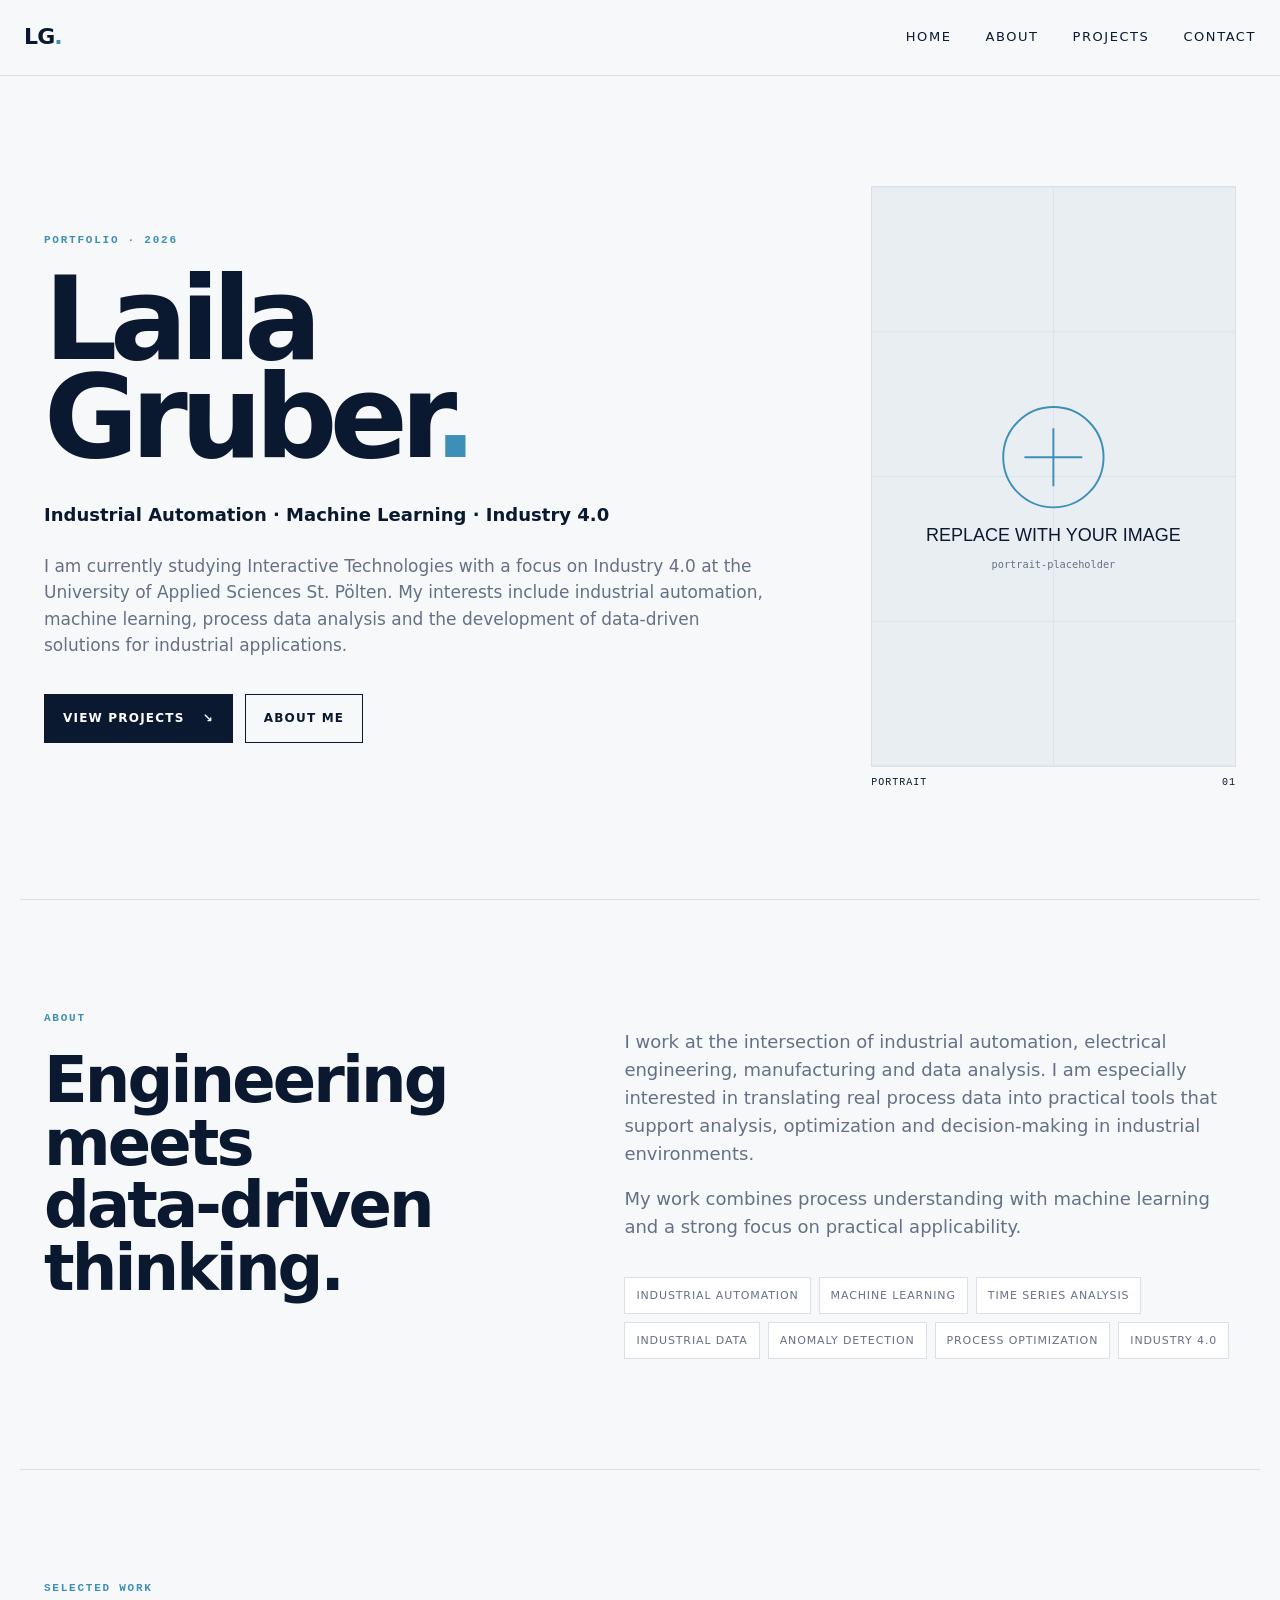
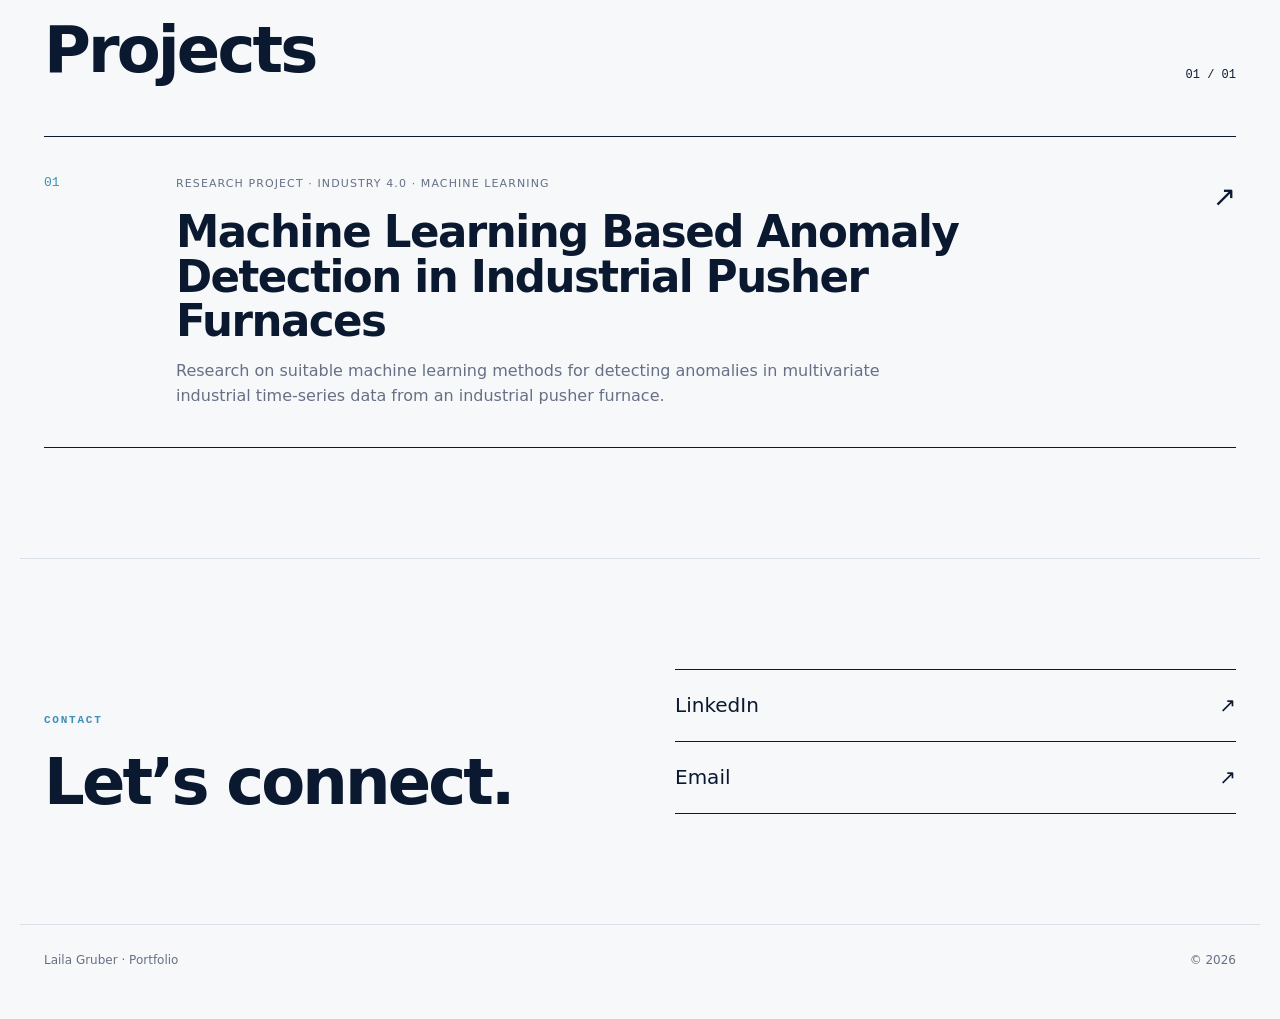
==== index.html @ 38bc77d9 "Initial portfolio" ====
<!doctype html>
<html lang="en">
<head>
  <meta charset="utf-8" />
  <meta name="viewport" content="width=device-width, initial-scale=1" />
  <meta name="description" content="Laila Gruber — Industrial Automation, Machine Learning and Industry 4.0 portfolio." />
  <title>Laila Gruber · Portfolio</title>
  <link rel="stylesheet" href="styles.css" />
</head>
<body>
  <header class="site-header">
    <a class="brand" href="#home">LG<span>.</span></a>
    <nav class="nav" aria-label="Primary navigation">
      <a href="#home">Home</a>
      <a href="#about">About</a>
      <a href="#projects">Projects</a>
      <a href="#contact">Contact</a>
    </nav>
  </header>

  <main>
    <section class="hero section" id="home">
      <div class="hero-copy reveal">
        <div class="eyebrow">PORTFOLIO · 2026</div>
        <h1>Laila<br />Gruber<span class="accent">.</span></h1>
        <p class="hero-kicker">Industrial Automation · Machine Learning · Industry 4.0</p>
        <p class="hero-text">I am currently studying Interactive Technologies with a focus on Industry 4.0 at the University of Applied Sciences St. Pölten. My interests include industrial automation, machine learning, process data analysis and the development of data-driven solutions for industrial applications.</p>
        <div class="hero-actions">
          <a class="btn btn-primary" href="#projects">View Projects <span>↘</span></a>
          <a class="btn btn-ghost" href="#about">About Me</a>
        </div>
      </div>
      <div class="portrait-card reveal" aria-label="Portrait placeholder">
        <img src="assets/portrait-placeholder.svg" alt="Portrait placeholder" />
        <div class="portrait-meta"><span>PORTRAIT</span><span>01</span></div>
      </div>
    </section>

    <section class="section split" id="about">
      <div>
        <div class="eyebrow">ABOUT</div>
        <h2>Engineering meets<br />data-driven thinking.</h2>
      </div>
      <div class="about-copy">
        <p>I work at the intersection of industrial automation, electrical engineering, manufacturing and data analysis. I am especially interested in translating real process data into practical tools that support analysis, optimization and decision-making in industrial environments.</p>
        <p>My work combines process understanding with machine learning and a strong focus on practical applicability.</p>
        <div class="interest-grid">
          <span>Industrial Automation</span><span>Machine Learning</span><span>Time Series Analysis</span><span>Industrial Data</span><span>Anomaly Detection</span><span>Process Optimization</span><span>Industry 4.0</span>
        </div>
      </div>
    </section>

    <section class="section" id="projects">
      <div class="section-head">
        <div>
          <div class="eyebrow">SELECTED WORK</div>
          <h2>Projects</h2>
        </div>
        <div class="project-count">01 / 01</div>
      </div>

      <article class="project-card reveal">
        <a href="project-01.html" class="project-link" aria-label="Open project 01"></a>
        <div class="project-index">01</div>
        <div class="project-main">
          <div class="project-tags">Research Project · Industry 4.0 · Machine Learning</div>
          <h3>Machine Learning Based Anomaly Detection in Industrial Pusher Furnaces</h3>
          <p>Research on suitable machine learning methods for detecting anomalies in multivariate industrial time-series data from an industrial pusher furnace.</p>
        </div>
        <div class="project-arrow">↗</div>
      </article>
    </section>

    <section class="section contact" id="contact">
      <div>
        <div class="eyebrow">CONTACT</div>
        <h2>Let’s connect.</h2>
      </div>
      <div class="contact-links">
        <a href="#" data-placeholder-link>LinkedIn <span>↗</span></a>
        <a href="mailto:your.email@example.com">Email <span>↗</span></a>
      </div>
    </section>
  </main>

  <footer class="footer">
    <span>Laila Gruber · Portfolio</span>
    <span>© <span id="year"></span></span>
  </footer>

  <script src="script.js"></script>
</body>
</html>
---- styles.css ----
:root {
  --bg: #f6f8fa;
  --surface: #ffffff;
  --ink: #0b1930;
  --muted: #667085;
  --line: #d9e0e8;
  --accent: #3e8fb7;
  --accent-soft: #e9f4f9;
  --dark: #0b1930;
  --max: 1240px;
}
*{box-sizing:border-box}html{scroll-behavior:smooth}body{margin:0;background:var(--bg);color:var(--ink);font-family:Inter,ui-sans-serif,system-ui,-apple-system,BlinkMacSystemFont,"Segoe UI",sans-serif;line-height:1.55}a{color:inherit;text-decoration:none}img{max-width:100%;display:block}.site-header{position:sticky;top:0;z-index:50;height:76px;display:flex;align-items:center;justify-content:space-between;padding:0 max(24px,calc((100vw - var(--max))/2));background:rgba(246,248,250,.92);backdrop-filter:blur(14px);border-bottom:1px solid var(--line)}.brand{font-size:22px;font-weight:800;letter-spacing:-.04em}.brand span,.accent{color:var(--accent)}.nav{display:flex;gap:34px;font-size:13px;text-transform:uppercase;letter-spacing:.12em}.nav a{position:relative}.nav a:after{content:"";position:absolute;left:0;right:100%;bottom:-8px;height:1px;background:var(--ink);transition:.25s}.nav a:hover:after{right:0}.section{max-width:var(--max);margin:auto;padding:110px 24px;border-bottom:1px solid var(--line)}.eyebrow{font-family:"SFMono-Regular",Consolas,monospace;font-size:11px;letter-spacing:.16em;text-transform:uppercase;color:var(--accent);font-weight:700;margin-bottom:22px}.hero{min-height:calc(100vh - 76px);display:grid;grid-template-columns:1.35fr .65fr;gap:70px;align-items:center}.hero h1,.project-hero h1{font-size:clamp(64px,9vw,132px);line-height:.85;letter-spacing:-.065em;margin:0 0 34px;font-weight:750}.hero-kicker{font-size:18px;font-weight:650;margin:0 0 24px}.hero-text{max-width:720px;color:var(--muted);font-size:17px}.hero-actions{display:flex;gap:12px;margin-top:36px}.btn{display:inline-flex;align-items:center;gap:18px;padding:14px 18px;border:1px solid var(--ink);font-size:12px;text-transform:uppercase;letter-spacing:.1em;font-weight:700;transition:.2s}.btn-primary{background:var(--ink);color:white}.btn-primary:hover{background:var(--accent);border-color:var(--accent)}.btn-ghost:hover{background:var(--surface)}.portrait-card{align-self:stretch;min-height:520px;display:flex;flex-direction:column;justify-content:flex-end}.portrait-card img{height:100%;min-height:470px;object-fit:cover;border:1px solid var(--line);background:#e8eef3}.portrait-meta{display:flex;justify-content:space-between;padding-top:10px;font:10px/1.2 "SFMono-Regular",Consolas,monospace;letter-spacing:.1em}.split,.text-grid{display:grid;grid-template-columns:.9fr 1.1fr;gap:80px}.section h2{font-size:clamp(42px,5vw,72px);line-height:.98;letter-spacing:-.045em;margin:0}.about-copy{font-size:18px;color:var(--muted)}.about-copy p{max-width:700px}.interest-grid{display:flex;flex-wrap:wrap;gap:8px;margin-top:36px}.interest-grid span,.tech-tags span{border:1px solid var(--line);background:var(--surface);padding:9px 11px;font-size:11px;text-transform:uppercase;letter-spacing:.08em}.section-head{display:flex;align-items:end;justify-content:space-between;margin-bottom:54px}.section-head.compact{align-items:start}.project-count{font:12px "SFMono-Regular",Consolas,monospace}.project-card{position:relative;display:grid;grid-template-columns:100px 1fr 60px;gap:32px;padding:38px 0;border-top:1px solid var(--ink);border-bottom:1px solid var(--ink);transition:.25s}.project-card:hover{background:var(--surface);padding-left:18px;padding-right:18px}.project-link{position:absolute;inset:0;z-index:2}.project-index{font:13px "SFMono-Regular",Consolas,monospace;color:var(--accent)}.project-tags{font-size:11px;text-transform:uppercase;letter-spacing:.1em;color:var(--muted);margin-bottom:18px}.project-main h3{font-size:clamp(28px,3.4vw,46px);line-height:1.02;letter-spacing:-.035em;margin:0 0 16px;max-width:900px}.project-main p{max-width:780px;color:var(--muted);margin:0}.project-arrow{font-size:28px;text-align:right}.contact{display:grid;grid-template-columns:1fr 1fr;align-items:end;gap:70px}.contact-links{display:flex;flex-direction:column}.contact-links a{display:flex;justify-content:space-between;padding:20px 0;border-top:1px solid var(--ink);font-size:20px}.contact-links a:last-child{border-bottom:1px solid var(--ink)}.footer{max-width:var(--max);margin:auto;padding:26px 24px 50px;display:flex;justify-content:space-between;color:var(--muted);font-size:12px}
.project-page .section{padding-top:88px;padding-bottom:88px}.project-hero{padding-top:130px!important}.project-hero h1{font-size:clamp(54px,7vw,104px);max-width:1150px}.project-lead{font-size:21px;color:var(--muted);max-width:850px;margin:30px 0 54px}.meta-grid{display:grid;grid-template-columns:repeat(4,1fr);border-top:1px solid var(--ink);border-bottom:1px solid var(--ink)}.meta-grid div{padding:20px 18px 20px 0;border-right:1px solid var(--line)}.meta-grid div:last-child{border-right:0;padding-left:18px}.meta-grid span{display:block;font:10px "SFMono-Regular",Consolas,monospace;text-transform:uppercase;letter-spacing:.12em;color:var(--muted);margin-bottom:8px}.meta-grid strong{font-size:15px}.figure-block{padding-top:44px!important}.project-image{width:100%;aspect-ratio:16/7;object-fit:cover;border:1px solid var(--line);background:var(--surface)}.figure-caption{display:grid;grid-template-columns:100px 1fr;gap:20px;padding-top:13px;font-size:12px;color:var(--muted)}.figure-caption span{font-family:"SFMono-Regular",Consolas,monospace;color:var(--ink)}.figure-caption p{margin:0}.project-prose{font-size:21px;color:#344054;max-width:760px}.project-prose p{margin:0}.side-note{max-width:460px;color:var(--muted);font-size:15px;margin:0}.process-flow{display:grid;grid-template-columns:repeat(6,1fr);margin-top:56px;border-top:1px solid var(--ink);border-bottom:1px solid var(--ink)}.process-flow div{padding:20px 14px;border-right:1px solid var(--line);min-height:128px;display:flex;flex-direction:column;justify-content:space-between}.process-flow div:last-child{border-right:0}.process-flow span{font:10px "SFMono-Regular",Consolas,monospace;color:var(--accent)}.process-flow strong{font-size:13px;line-height:1.2}.two-col-lists{display:grid;grid-template-columns:1fr 1fr;gap:70px;margin-top:70px}.two-col-lists h3{font-size:18px;margin:0 0 22px}.number-list{list-style:none;padding:0;margin:0;border-top:1px solid var(--line);counter-reset:item}.number-list li{counter-increment:item;padding:12px 0 12px 46px;border-bottom:1px solid var(--line);position:relative}.number-list li:before{content:counter(item,decimal-leading-zero);position:absolute;left:0;font:10px "SFMono-Regular",Consolas,monospace;color:var(--accent);top:16px}.legend{display:flex;gap:20px;margin:28px 0 16px;font-size:11px;text-transform:uppercase;letter-spacing:.08em;color:var(--muted)}.table-wrap{overflow-x:auto;border-top:1px solid var(--ink)}.matrix{width:100%;border-collapse:collapse;min-width:900px;background:var(--surface)}.matrix th,.matrix td{padding:14px 13px;border-bottom:1px solid var(--line);border-right:1px solid var(--line);text-align:center;font-size:13px}.matrix th:first-child,.matrix td:first-child{text-align:left;width:36%}.matrix th{font:10px "SFMono-Regular",Consolas,monospace;text-transform:uppercase;letter-spacing:.08em;background:#eef2f5}.matrix .plus{background:var(--accent-soft);font-weight:800;color:#155b7e}.matrix .minus{background:#f2f3f5;color:#667085}.key-finding{margin:48px 0 30px;padding:28px;border-top:2px solid var(--accent);background:var(--surface);display:grid;grid-template-columns:160px 1fr;gap:20px}.key-finding span{font:10px "SFMono-Regular",Consolas,monospace;letter-spacing:.12em;color:var(--accent)}.key-finding p{font-size:20px;max-width:850px;margin:0}.result-grid{display:grid;grid-template-columns:repeat(3,1fr);gap:14px}.result-card{background:var(--surface);border:1px solid var(--line);padding:24px;min-height:370px}.result-card.featured{border-top:4px solid var(--accent)}.result-label{font:10px "SFMono-Regular",Consolas,monospace;color:var(--accent);letter-spacing:.1em;margin-bottom:40px}.result-card h3{font-size:31px;letter-spacing:-.035em;margin:0 0 44px}.result-card dl{margin:0}.result-card dt{font:10px "SFMono-Regular",Consolas,monospace;text-transform:uppercase;letter-spacing:.1em;color:var(--muted);margin-top:18px}.result-card dd{margin:6px 0 0}.foundation-note{max-width:780px;color:var(--muted);font-size:16px;margin:38px 0 0}.tech-tags{display:flex;flex-wrap:wrap;gap:8px;margin-top:38px}.project-next{padding-top:48px!important;padding-bottom:48px!important}
.reveal{opacity:0;transform:translateY(18px);transition:opacity .65s ease,transform .65s ease}.reveal.visible{opacity:1;transform:none}
@media(max-width:900px){.site-header{padding:0 18px}.nav{gap:18px;font-size:11px}.section{padding:78px 18px}.hero{grid-template-columns:1fr;min-height:auto}.portrait-card{min-height:380px}.portrait-card img{min-height:380px}.split,.text-grid,.contact{grid-template-columns:1fr;gap:36px}.meta-grid{grid-template-columns:1fr 1fr}.process-flow{grid-template-columns:1fr 1fr 1fr}.result-grid{grid-template-columns:1fr}.section-head.compact{display:grid;gap:24px}.two-col-lists{grid-template-columns:1fr}.project-card{grid-template-columns:50px 1fr 30px}.project-hero{padding-top:90px!important}}
@media(max-width:600px){.nav{display:none}.hero h1{font-size:72px}.hero-actions{flex-direction:column;align-items:flex-start}.process-flow{grid-template-columns:1fr 1fr}.meta-grid{grid-template-columns:1fr}.meta-grid div{border-right:0;border-bottom:1px solid var(--line);padding-left:0!important}.meta-grid div:last-child{border-bottom:0}.figure-caption{grid-template-columns:60px 1fr}.key-finding{grid-template-columns:1fr}.project-page .section{padding-top:62px;padding-bottom:62px}}
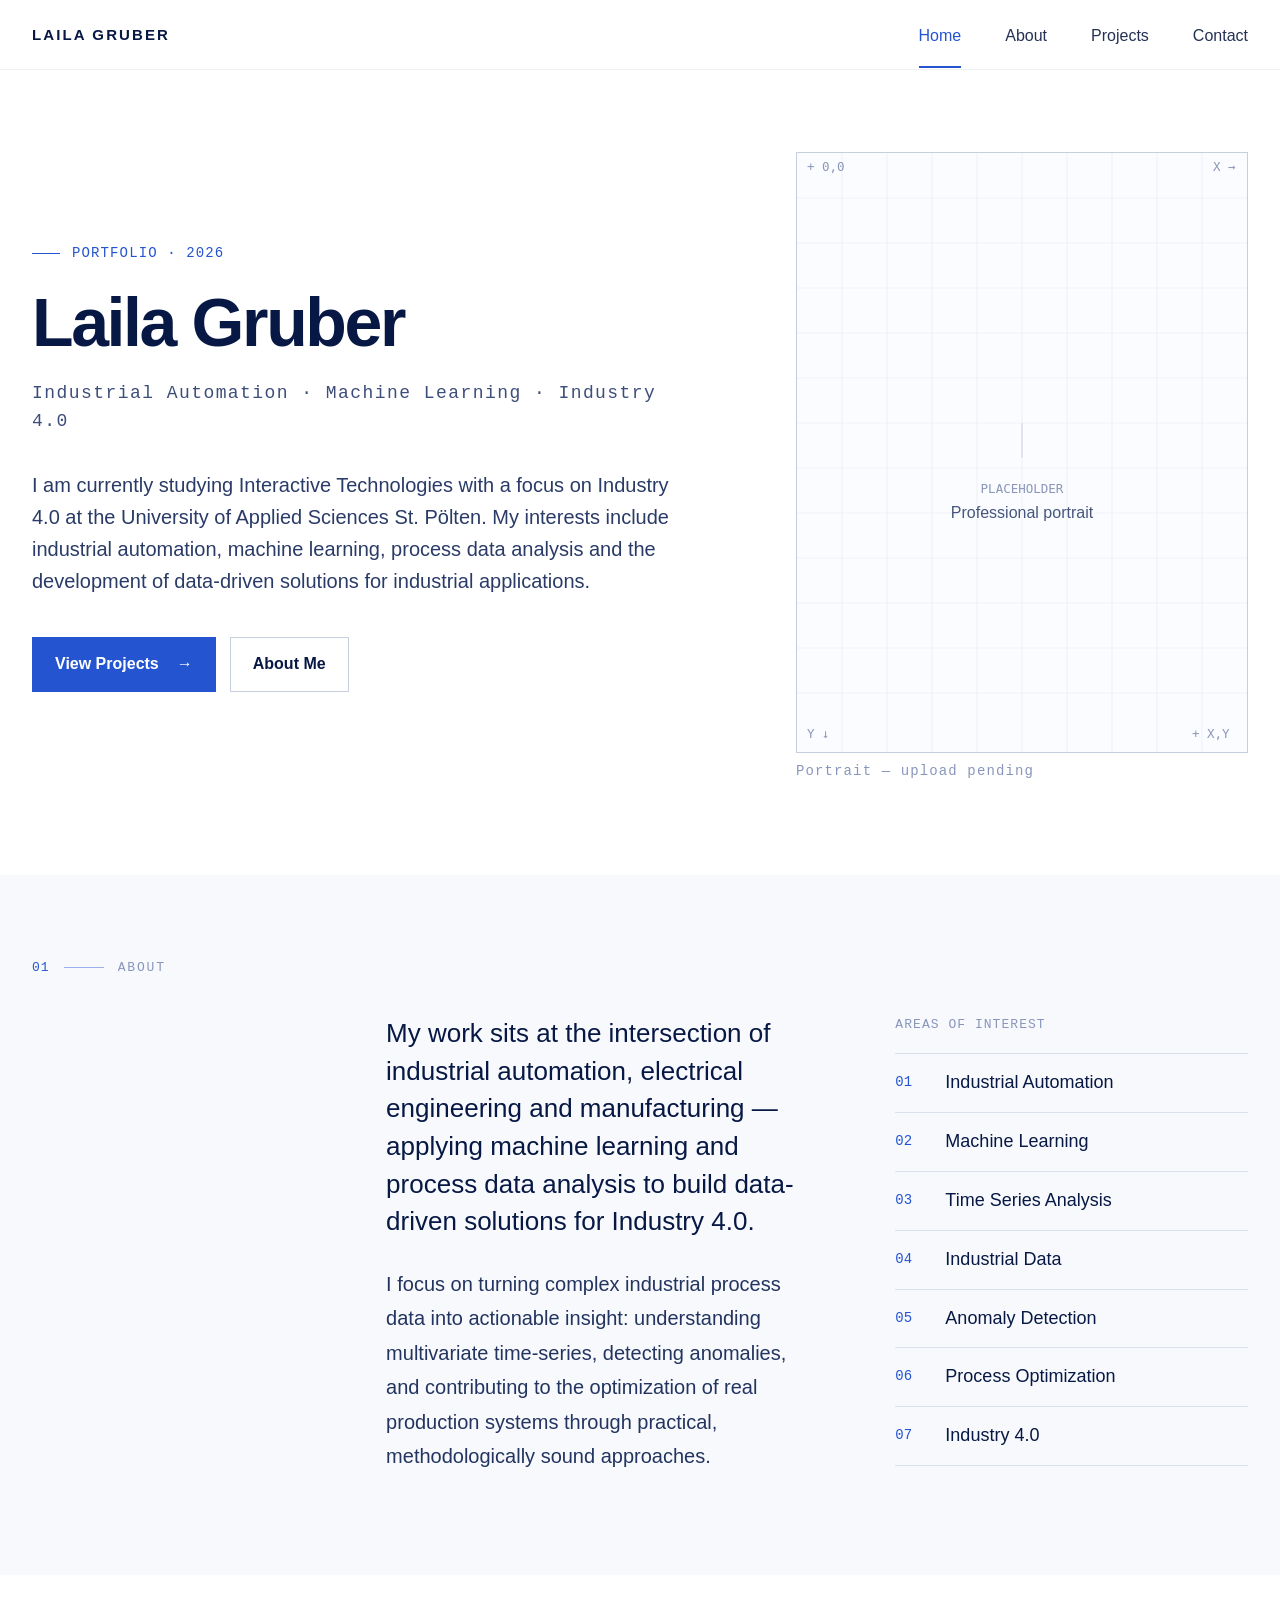
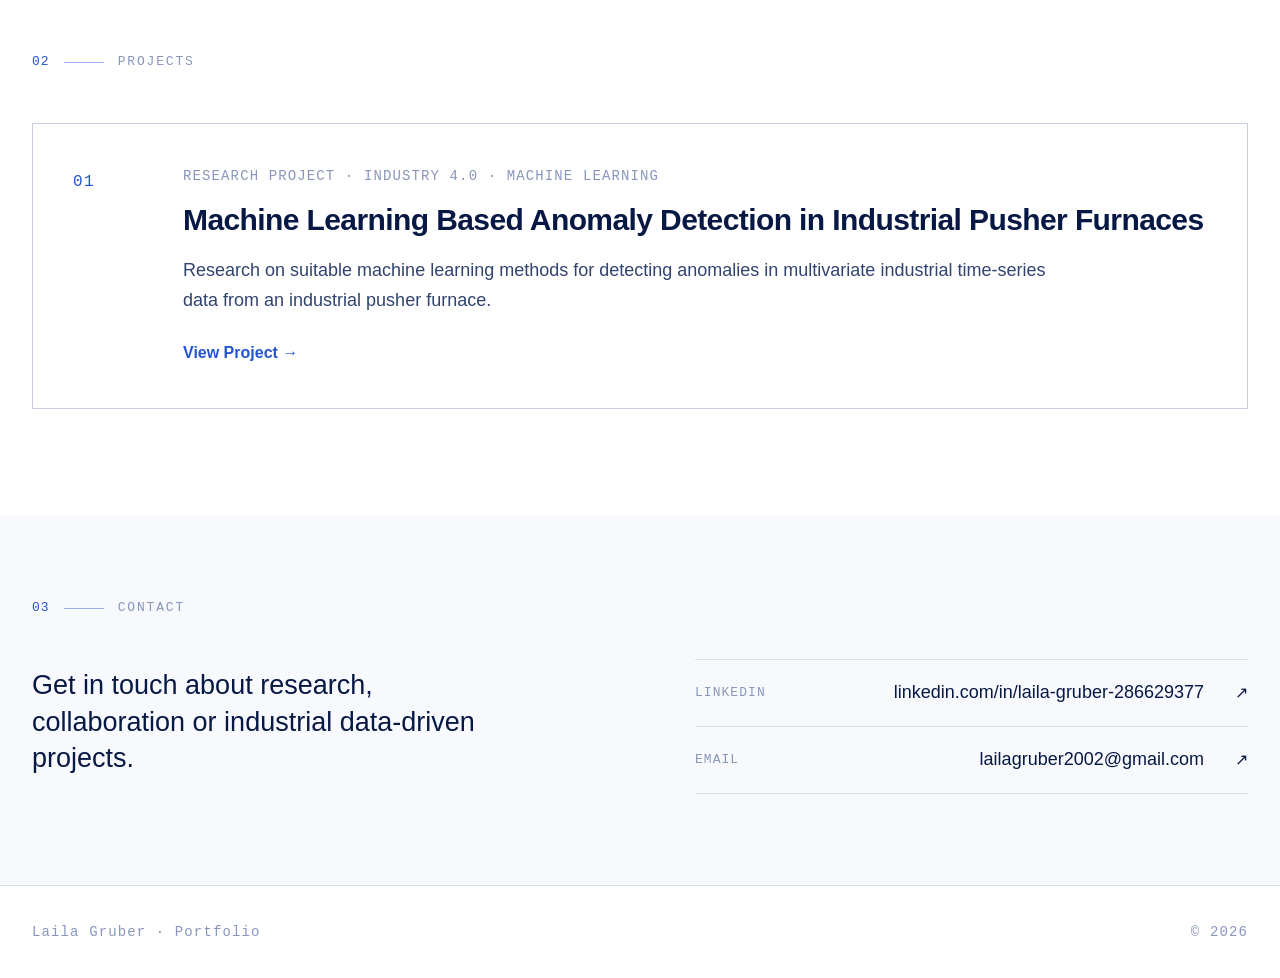
==== commit ef767422: "Match Base44 portfolio design" ====
--- a/index.html
+++ b/index.html
@@ -9,83 +9,94 @@
 </head>
 <body>
   <header class="site-header">
-    <a class="brand" href="#home">LG<span>.</span></a>
-    <nav class="nav" aria-label="Primary navigation">
-      <a href="#home">Home</a>
-      <a href="#about">About</a>
-      <a href="#projects">Projects</a>
-      <a href="#contact">Contact</a>
-    </nav>
+    <div class="shell header-inner">
+      <a class="brand" href="#home">LAILA GRUBER</a>
+      <nav class="nav" aria-label="Primary navigation">
+        <a class="active" href="#home">Home</a>
+        <a href="#about">About</a>
+        <a href="#projects">Projects</a>
+        <a href="#contact">Contact</a>
+      </nav>
+    </div>
   </header>
 
   <main>
-    <section class="hero section" id="home">
-      <div class="hero-copy reveal">
-        <div class="eyebrow">PORTFOLIO · 2026</div>
-        <h1>Laila<br />Gruber<span class="accent">.</span></h1>
-        <p class="hero-kicker">Industrial Automation · Machine Learning · Industry 4.0</p>
-        <p class="hero-text">I am currently studying Interactive Technologies with a focus on Industry 4.0 at the University of Applied Sciences St. Pölten. My interests include industrial automation, machine learning, process data analysis and the development of data-driven solutions for industrial applications.</p>
-        <div class="hero-actions">
-          <a class="btn btn-primary" href="#projects">View Projects <span>↘</span></a>
-          <a class="btn btn-ghost" href="#about">About Me</a>
+    <section class="hero section-white" id="home">
+      <div class="shell hero-grid">
+        <div class="hero-copy">
+          <div class="micro-title"><span class="micro-line"></span>PORTFOLIO · 2026</div>
+          <h1>Laila Gruber</h1>
+          <p class="hero-kicker mono">Industrial Automation · Machine Learning · Industry 4.0</p>
+          <p class="hero-text">I am currently studying Interactive Technologies with a focus on Industry 4.0 at the University of Applied Sciences St. Pölten. My interests include industrial automation, machine learning, process data analysis and the development of data-driven solutions for industrial applications.</p>
+          <div class="hero-actions">
+            <a class="btn btn-primary" href="#projects">View Projects <span>→</span></a>
+            <a class="btn btn-secondary" href="#about">About Me</a>
+          </div>
         </div>
-      </div>
-      <div class="portrait-card reveal" aria-label="Portrait placeholder">
-        <img src="assets/portrait-placeholder.svg" alt="Portrait placeholder" />
-        <div class="portrait-meta"><span>PORTRAIT</span><span>01</span></div>
+
+        <figure class="portrait-figure">
+          <div class="placeholder-frame portrait-frame">
+            <img src="assets/portrait-placeholder.svg" alt="Professional portrait placeholder" />
+          </div>
+          <figcaption class="mono">Portrait — upload pending</figcaption>
+        </figure>
       </div>
     </section>
 
-    <section class="section split" id="about">
-      <div>
-        <div class="eyebrow">ABOUT</div>
-        <h2>Engineering meets<br />data-driven thinking.</h2>
-      </div>
-      <div class="about-copy">
-        <p>I work at the intersection of industrial automation, electrical engineering, manufacturing and data analysis. I am especially interested in translating real process data into practical tools that support analysis, optimization and decision-making in industrial environments.</p>
-        <p>My work combines process understanding with machine learning and a strong focus on practical applicability.</p>
-        <div class="interest-grid">
-          <span>Industrial Automation</span><span>Machine Learning</span><span>Time Series Analysis</span><span>Industrial Data</span><span>Anomaly Detection</span><span>Process Optimization</span><span>Industry 4.0</span>
+    <section class="section-soft" id="about">
+      <div class="shell section-pad about-grid">
+        <div class="section-label"><span>01</span><i></i><b>ABOUT</b></div>
+        <div class="about-copy">
+          <p class="about-lead">My work sits at the intersection of industrial automation, electrical engineering and manufacturing — applying machine learning and process data analysis to build data-driven solutions for Industry 4.0.</p>
+          <p>I focus on turning complex industrial process data into actionable insight: understanding multivariate time-series, detecting anomalies, and contributing to the optimization of real production systems through practical, methodologically sound approaches.</p>
+        </div>
+        <div class="interest-panel">
+          <h3 class="mono">AREAS OF INTEREST</h3>
+          <ol class="indexed-list">
+            <li><span>01</span>Industrial Automation</li>
+            <li><span>02</span>Machine Learning</li>
+            <li><span>03</span>Time Series Analysis</li>
+            <li><span>04</span>Industrial Data</li>
+            <li><span>05</span>Anomaly Detection</li>
+            <li><span>06</span>Process Optimization</li>
+            <li><span>07</span>Industry 4.0</li>
+          </ol>
         </div>
       </div>
     </section>
 
-    <section class="section" id="projects">
-      <div class="section-head">
-        <div>
-          <div class="eyebrow">SELECTED WORK</div>
-          <h2>Projects</h2>
-        </div>
-        <div class="project-count">01 / 01</div>
+    <section class="section-white" id="projects">
+      <div class="shell section-pad projects-wrap">
+        <div class="section-label"><span>02</span><i></i><b>PROJECTS</b></div>
+
+        <article class="project-card">
+          <div class="project-number mono">01</div>
+          <div class="project-content">
+            <div class="project-tags mono">RESEARCH PROJECT · INDUSTRY 4.0 · MACHINE LEARNING</div>
+            <h2>Machine Learning Based Anomaly Detection in Industrial Pusher Furnaces</h2>
+            <p>Research on suitable machine learning methods for detecting anomalies in multivariate industrial time-series data from an industrial pusher furnace.</p>
+            <a class="text-link" href="project-01.html">View Project <span>→</span></a>
+          </div>
+        </article>
       </div>
-
-      <article class="project-card reveal">
-        <a href="project-01.html" class="project-link" aria-label="Open project 01"></a>
-        <div class="project-index">01</div>
-        <div class="project-main">
-          <div class="project-tags">Research Project · Industry 4.0 · Machine Learning</div>
-          <h3>Machine Learning Based Anomaly Detection in Industrial Pusher Furnaces</h3>
-          <p>Research on suitable machine learning methods for detecting anomalies in multivariate industrial time-series data from an industrial pusher furnace.</p>
-        </div>
-        <div class="project-arrow">↗</div>
-      </article>
     </section>
 
-    <section class="section contact" id="contact">
-      <div>
-        <div class="eyebrow">CONTACT</div>
-        <h2>Let’s connect.</h2>
-      </div>
-      <div class="contact-links">
-        <a href="#" data-placeholder-link>LinkedIn <span>↗</span></a>
-        <a href="mailto:your.email@example.com">Email <span>↗</span></a>
+    <section class="section-soft" id="contact">
+      <div class="shell section-pad contact-grid">
+        <div>
+          <div class="section-label"><span>03</span><i></i><b>CONTACT</b></div>
+          <p class="contact-lead">Get in touch about research, collaboration or industrial data-driven projects.</p>
+        </div>
+        <div class="contact-links">
+          <a href="https://www.linkedin.com/in/laila-gruber-286629377/" target="_blank" rel="noreferrer"><span class="mono">LINKEDIN</span><strong>linkedin.com/in/laila-gruber-286629377</strong><em>↗</em></a>
+          <a href="mailto:lailagruber2002@gmail.com"><span class="mono">EMAIL</span><strong>lailagruber2002@gmail.com</strong><em>↗</em></a>
+        </div>
       </div>
     </section>
   </main>
 
   <footer class="footer">
-    <span>Laila Gruber · Portfolio</span>
-    <span>© <span id="year"></span></span>
+    <div class="shell footer-inner mono"><span>Laila Gruber · Portfolio</span><span>© <span id="year">2026</span></span></div>
   </footer>
 
   <script src="script.js"></script>
--- a/styles.css
+++ b/styles.css
@@ -1,16 +1,121 @@
-:root {
-  --bg: #f6f8fa;
-  --surface: #ffffff;
-  --ink: #0b1930;
-  --muted: #667085;
-  --line: #d9e0e8;
-  --accent: #3e8fb7;
-  --accent-soft: #e9f4f9;
-  --dark: #0b1930;
-  --max: 1240px;
+:root{
+  --ink:#071845;
+  --body:#17244d;
+  --blue:#2454cf;
+  --muted:#8996bc;
+  --line:#dbe1ec;
+  --line-dark:#c7cfdf;
+  --soft:#f7f9fc;
+  --white:#ffffff;
+  --max:1380px;
 }
-*{box-sizing:border-box}html{scroll-behavior:smooth}body{margin:0;background:var(--bg);color:var(--ink);font-family:Inter,ui-sans-serif,system-ui,-apple-system,BlinkMacSystemFont,"Segoe UI",sans-serif;line-height:1.55}a{color:inherit;text-decoration:none}img{max-width:100%;display:block}.site-header{position:sticky;top:0;z-index:50;height:76px;display:flex;align-items:center;justify-content:space-between;padding:0 max(24px,calc((100vw - var(--max))/2));background:rgba(246,248,250,.92);backdrop-filter:blur(14px);border-bottom:1px solid var(--line)}.brand{font-size:22px;font-weight:800;letter-spacing:-.04em}.brand span,.accent{color:var(--accent)}.nav{display:flex;gap:34px;font-size:13px;text-transform:uppercase;letter-spacing:.12em}.nav a{position:relative}.nav a:after{content:"";position:absolute;left:0;right:100%;bottom:-8px;height:1px;background:var(--ink);transition:.25s}.nav a:hover:after{right:0}.section{max-width:var(--max);margin:auto;padding:110px 24px;border-bottom:1px solid var(--line)}.eyebrow{font-family:"SFMono-Regular",Consolas,monospace;font-size:11px;letter-spacing:.16em;text-transform:uppercase;color:var(--accent);font-weight:700;margin-bottom:22px}.hero{min-height:calc(100vh - 76px);display:grid;grid-template-columns:1.35fr .65fr;gap:70px;align-items:center}.hero h1,.project-hero h1{font-size:clamp(64px,9vw,132px);line-height:.85;letter-spacing:-.065em;margin:0 0 34px;font-weight:750}.hero-kicker{font-size:18px;font-weight:650;margin:0 0 24px}.hero-text{max-width:720px;color:var(--muted);font-size:17px}.hero-actions{display:flex;gap:12px;margin-top:36px}.btn{display:inline-flex;align-items:center;gap:18px;padding:14px 18px;border:1px solid var(--ink);font-size:12px;text-transform:uppercase;letter-spacing:.1em;font-weight:700;transition:.2s}.btn-primary{background:var(--ink);color:white}.btn-primary:hover{background:var(--accent);border-color:var(--accent)}.btn-ghost:hover{background:var(--surface)}.portrait-card{align-self:stretch;min-height:520px;display:flex;flex-direction:column;justify-content:flex-end}.portrait-card img{height:100%;min-height:470px;object-fit:cover;border:1px solid var(--line);background:#e8eef3}.portrait-meta{display:flex;justify-content:space-between;padding-top:10px;font:10px/1.2 "SFMono-Regular",Consolas,monospace;letter-spacing:.1em}.split,.text-grid{display:grid;grid-template-columns:.9fr 1.1fr;gap:80px}.section h2{font-size:clamp(42px,5vw,72px);line-height:.98;letter-spacing:-.045em;margin:0}.about-copy{font-size:18px;color:var(--muted)}.about-copy p{max-width:700px}.interest-grid{display:flex;flex-wrap:wrap;gap:8px;margin-top:36px}.interest-grid span,.tech-tags span{border:1px solid var(--line);background:var(--surface);padding:9px 11px;font-size:11px;text-transform:uppercase;letter-spacing:.08em}.section-head{display:flex;align-items:end;justify-content:space-between;margin-bottom:54px}.section-head.compact{align-items:start}.project-count{font:12px "SFMono-Regular",Consolas,monospace}.project-card{position:relative;display:grid;grid-template-columns:100px 1fr 60px;gap:32px;padding:38px 0;border-top:1px solid var(--ink);border-bottom:1px solid var(--ink);transition:.25s}.project-card:hover{background:var(--surface);padding-left:18px;padding-right:18px}.project-link{position:absolute;inset:0;z-index:2}.project-index{font:13px "SFMono-Regular",Consolas,monospace;color:var(--accent)}.project-tags{font-size:11px;text-transform:uppercase;letter-spacing:.1em;color:var(--muted);margin-bottom:18px}.project-main h3{font-size:clamp(28px,3.4vw,46px);line-height:1.02;letter-spacing:-.035em;margin:0 0 16px;max-width:900px}.project-main p{max-width:780px;color:var(--muted);margin:0}.project-arrow{font-size:28px;text-align:right}.contact{display:grid;grid-template-columns:1fr 1fr;align-items:end;gap:70px}.contact-links{display:flex;flex-direction:column}.contact-links a{display:flex;justify-content:space-between;padding:20px 0;border-top:1px solid var(--ink);font-size:20px}.contact-links a:last-child{border-bottom:1px solid var(--ink)}.footer{max-width:var(--max);margin:auto;padding:26px 24px 50px;display:flex;justify-content:space-between;color:var(--muted);font-size:12px}
-.project-page .section{padding-top:88px;padding-bottom:88px}.project-hero{padding-top:130px!important}.project-hero h1{font-size:clamp(54px,7vw,104px);max-width:1150px}.project-lead{font-size:21px;color:var(--muted);max-width:850px;margin:30px 0 54px}.meta-grid{display:grid;grid-template-columns:repeat(4,1fr);border-top:1px solid var(--ink);border-bottom:1px solid var(--ink)}.meta-grid div{padding:20px 18px 20px 0;border-right:1px solid var(--line)}.meta-grid div:last-child{border-right:0;padding-left:18px}.meta-grid span{display:block;font:10px "SFMono-Regular",Consolas,monospace;text-transform:uppercase;letter-spacing:.12em;color:var(--muted);margin-bottom:8px}.meta-grid strong{font-size:15px}.figure-block{padding-top:44px!important}.project-image{width:100%;aspect-ratio:16/7;object-fit:cover;border:1px solid var(--line);background:var(--surface)}.figure-caption{display:grid;grid-template-columns:100px 1fr;gap:20px;padding-top:13px;font-size:12px;color:var(--muted)}.figure-caption span{font-family:"SFMono-Regular",Consolas,monospace;color:var(--ink)}.figure-caption p{margin:0}.project-prose{font-size:21px;color:#344054;max-width:760px}.project-prose p{margin:0}.side-note{max-width:460px;color:var(--muted);font-size:15px;margin:0}.process-flow{display:grid;grid-template-columns:repeat(6,1fr);margin-top:56px;border-top:1px solid var(--ink);border-bottom:1px solid var(--ink)}.process-flow div{padding:20px 14px;border-right:1px solid var(--line);min-height:128px;display:flex;flex-direction:column;justify-content:space-between}.process-flow div:last-child{border-right:0}.process-flow span{font:10px "SFMono-Regular",Consolas,monospace;color:var(--accent)}.process-flow strong{font-size:13px;line-height:1.2}.two-col-lists{display:grid;grid-template-columns:1fr 1fr;gap:70px;margin-top:70px}.two-col-lists h3{font-size:18px;margin:0 0 22px}.number-list{list-style:none;padding:0;margin:0;border-top:1px solid var(--line);counter-reset:item}.number-list li{counter-increment:item;padding:12px 0 12px 46px;border-bottom:1px solid var(--line);position:relative}.number-list li:before{content:counter(item,decimal-leading-zero);position:absolute;left:0;font:10px "SFMono-Regular",Consolas,monospace;color:var(--accent);top:16px}.legend{display:flex;gap:20px;margin:28px 0 16px;font-size:11px;text-transform:uppercase;letter-spacing:.08em;color:var(--muted)}.table-wrap{overflow-x:auto;border-top:1px solid var(--ink)}.matrix{width:100%;border-collapse:collapse;min-width:900px;background:var(--surface)}.matrix th,.matrix td{padding:14px 13px;border-bottom:1px solid var(--line);border-right:1px solid var(--line);text-align:center;font-size:13px}.matrix th:first-child,.matrix td:first-child{text-align:left;width:36%}.matrix th{font:10px "SFMono-Regular",Consolas,monospace;text-transform:uppercase;letter-spacing:.08em;background:#eef2f5}.matrix .plus{background:var(--accent-soft);font-weight:800;color:#155b7e}.matrix .minus{background:#f2f3f5;color:#667085}.key-finding{margin:48px 0 30px;padding:28px;border-top:2px solid var(--accent);background:var(--surface);display:grid;grid-template-columns:160px 1fr;gap:20px}.key-finding span{font:10px "SFMono-Regular",Consolas,monospace;letter-spacing:.12em;color:var(--accent)}.key-finding p{font-size:20px;max-width:850px;margin:0}.result-grid{display:grid;grid-template-columns:repeat(3,1fr);gap:14px}.result-card{background:var(--surface);border:1px solid var(--line);padding:24px;min-height:370px}.result-card.featured{border-top:4px solid var(--accent)}.result-label{font:10px "SFMono-Regular",Consolas,monospace;color:var(--accent);letter-spacing:.1em;margin-bottom:40px}.result-card h3{font-size:31px;letter-spacing:-.035em;margin:0 0 44px}.result-card dl{margin:0}.result-card dt{font:10px "SFMono-Regular",Consolas,monospace;text-transform:uppercase;letter-spacing:.1em;color:var(--muted);margin-top:18px}.result-card dd{margin:6px 0 0}.foundation-note{max-width:780px;color:var(--muted);font-size:16px;margin:38px 0 0}.tech-tags{display:flex;flex-wrap:wrap;gap:8px;margin-top:38px}.project-next{padding-top:48px!important;padding-bottom:48px!important}
-.reveal{opacity:0;transform:translateY(18px);transition:opacity .65s ease,transform .65s ease}.reveal.visible{opacity:1;transform:none}
-@media(max-width:900px){.site-header{padding:0 18px}.nav{gap:18px;font-size:11px}.section{padding:78px 18px}.hero{grid-template-columns:1fr;min-height:auto}.portrait-card{min-height:380px}.portrait-card img{min-height:380px}.split,.text-grid,.contact{grid-template-columns:1fr;gap:36px}.meta-grid{grid-template-columns:1fr 1fr}.process-flow{grid-template-columns:1fr 1fr 1fr}.result-grid{grid-template-columns:1fr}.section-head.compact{display:grid;gap:24px}.two-col-lists{grid-template-columns:1fr}.project-card{grid-template-columns:50px 1fr 30px}.project-hero{padding-top:90px!important}}
-@media(max-width:600px){.nav{display:none}.hero h1{font-size:72px}.hero-actions{flex-direction:column;align-items:flex-start}.process-flow{grid-template-columns:1fr 1fr}.meta-grid{grid-template-columns:1fr}.meta-grid div{border-right:0;border-bottom:1px solid var(--line);padding-left:0!important}.meta-grid div:last-child{border-bottom:0}.figure-caption{grid-template-columns:60px 1fr}.key-finding{grid-template-columns:1fr}.project-page .section{padding-top:62px;padding-bottom:62px}}
+*{box-sizing:border-box}
+html{scroll-behavior:smooth}
+body{margin:0;background:var(--white);color:var(--body);font-family:Inter,Segoe UI,Arial,sans-serif;font-size:16px;line-height:1.55;-webkit-font-smoothing:antialiased}
+a{color:inherit;text-decoration:none}
+img{display:block;max-width:100%}
+.shell{width:min(var(--max),calc(100% - 64px));margin:0 auto}
+.mono,.micro-title,.section-label,.project-tags,.project-eyebrow,.project-mini,.matrix th,.model-no,.result-k,.figure-caption{font-family:"Courier New",ui-monospace,monospace;letter-spacing:.08em}
+.site-header{height:70px;border-bottom:1px solid #eef1f6;background:#fff;position:sticky;top:0;z-index:20}
+.header-inner{height:100%;display:flex;align-items:center;justify-content:space-between}
+.brand{font-weight:700;letter-spacing:.14em;font-size:15px;color:var(--ink)}
+.nav{display:flex;gap:44px;font-size:16px;color:#243153}
+.nav a{padding:23px 0 18px;border-bottom:2px solid transparent}
+.nav a:hover,.nav a.active{color:var(--blue);border-bottom-color:var(--blue)}
+.section-white{background:#fff}
+.section-soft{background:var(--soft)}
+.section-pad{padding:82px 0}
+.hero{padding:82px 0 92px}
+.hero-grid{display:grid;grid-template-columns:1.15fr .82fr;gap:92px;align-items:center}
+.hero-copy{max-width:680px}
+.micro-title{font-size:14px;color:var(--blue);display:flex;align-items:center;gap:12px;margin-bottom:24px}
+.micro-line{width:28px;height:1px;background:var(--blue);display:inline-block}
+h1,h2,h3,p{margin-top:0}
+.hero h1{font-size:68px;line-height:1.02;letter-spacing:-.035em;color:var(--ink);margin-bottom:22px;font-weight:700}
+.hero-kicker{font-size:18px;color:#3d4e7a;margin-bottom:34px}
+.hero-text{font-size:20px;line-height:1.6;max-width:650px;margin-bottom:40px;color:#2a3b67}
+.hero-actions{display:flex;gap:14px}
+.btn{display:inline-flex;align-items:center;gap:18px;padding:14px 22px;border:1px solid var(--line-dark);font-weight:600;color:var(--ink);min-height:52px}
+.btn-primary{background:var(--blue);border-color:var(--blue);color:#fff}
+.btn-secondary:hover{border-color:var(--blue);color:var(--blue)}
+.portrait-figure{margin:0;max-width:452px;justify-self:end;width:100%}
+.placeholder-frame{border:1px solid var(--line-dark);background:#fafcff;overflow:hidden}
+.portrait-frame{aspect-ratio:1/1.33}
+.placeholder-frame img{width:100%;height:100%;object-fit:cover}
+.portrait-figure figcaption{font-size:14px;color:var(--muted);padding-top:8px}
+.section-label{display:flex;align-items:center;gap:14px;font-size:13px;color:var(--muted);height:22px}
+.section-label span{color:var(--blue)}
+.section-label i{display:block;width:40px;height:1px;background:#9bb0ee}
+.section-label b{font-weight:400;letter-spacing:.14em}
+.about-grid{display:grid;grid-template-columns:1fr 1.55fr 1.25fr;column-gap:72px;align-items:start}
+.about-copy{padding-top:58px}
+.about-copy p{font-size:20px;line-height:1.72;color:#22345f}
+.about-lead{font-size:26px!important;line-height:1.45!important;color:var(--ink)!important;margin-bottom:26px}
+.interest-panel{padding-top:58px}
+.interest-panel h3,.lists-grid h3{font-size:13px;font-weight:400;color:var(--muted);margin:0 0 18px}
+.indexed-list{list-style:none;padding:0;margin:0;border-top:1px solid var(--line)}
+.indexed-list li{display:grid;grid-template-columns:48px 1fr;gap:2px;padding:15px 0;border-bottom:1px solid var(--line);font-size:18px;color:var(--ink)}
+.indexed-list li span{color:var(--blue);font-family:"Courier New",monospace;font-size:14px;padding-top:3px}
+.projects-wrap{padding-top:76px;padding-bottom:106px}
+.project-card{margin-top:50px;border:1px solid var(--line-dark);padding:42px 40px;display:grid;grid-template-columns:110px 1fr;position:relative;max-width:100%}
+.project-number{color:var(--blue);font-size:16px;padding-top:4px}
+.project-tags{font-size:14px;color:var(--muted);margin-bottom:14px}
+.project-content h2{font-size:30px;line-height:1.2;letter-spacing:-.02em;color:var(--ink);margin-bottom:18px;max-width:1050px}
+.project-content p{font-size:18px;line-height:1.65;max-width:900px;margin-bottom:26px;color:#31436f}
+.text-link{color:var(--blue);font-weight:600;font-size:16px}
+.contact-grid{display:grid;grid-template-columns:1fr 1fr;gap:110px;align-items:start}
+.contact-lead{font-size:27px;line-height:1.35;color:var(--ink);max-width:500px;margin-top:48px}
+.contact-links{border-top:1px solid var(--line);margin-top:62px}
+.contact-links a{display:grid;grid-template-columns:120px 1fr 24px;gap:20px;align-items:center;border-bottom:1px solid var(--line);padding:19px 0;color:var(--ink)}
+.contact-links span{font-size:13px;color:var(--muted)}
+.contact-links strong{font-size:18px;text-align:right;font-weight:500}
+.contact-links em{font-style:normal;color:var(--ink);text-align:right}
+.footer{border-top:1px solid var(--line);background:#fff}
+.footer-inner{height:92px;display:flex;align-items:center;justify-content:space-between;color:var(--muted);font-size:14px}
+
+/* project page */
+.project-intro{padding:0 0 62px;border-bottom:1px solid var(--line)}
+.back-link{display:inline-block;font-size:13px;color:var(--muted);padding:8px 0 38px}
+.project-eyebrow{font-size:14px;color:var(--blue);margin-bottom:16px}
+.project-intro h1{font-size:55px;line-height:1.03;letter-spacing:-.03em;color:var(--ink);max-width:1100px;margin-bottom:22px}
+.project-lead{font-size:18px;line-height:1.7;max-width:850px;color:#40517a;margin-bottom:44px}
+.meta-row{display:flex;gap:56px;border-top:1px solid var(--line);padding-top:22px}
+.meta-row div{min-width:120px}
+.meta-row span{display:block;font-size:12px;color:var(--muted);margin-bottom:5px}
+.meta-row strong{font-size:15px;color:var(--ink);font-weight:500}
+.project-shell{width:min(1260px,calc(100% - 64px));margin:0 auto}
+.project-body{padding:70px 0 0}
+.project-figure{margin:0 0 66px}
+.wide-frame{aspect-ratio:2.1/1}
+.figure-caption{font-size:12px;color:var(--muted);margin-top:10px;letter-spacing:.02em}
+.lined-section{border-top:1px solid var(--line);padding:62px 0}
+.no-top-pad{padding-top:0;border-top:none}
+.context-grid{display:grid;grid-template-columns:1fr 1fr;gap:120px}
+.project-mini{font-size:13px;color:var(--blue);margin-bottom:18px}
+.context-grid p{font-size:19px;line-height:1.65;color:#24355e}
+.approach-block h2,.comparison-block h2,.results-block h2,.tech-block h2{font-size:35px;line-height:1.15;letter-spacing:-.02em;color:var(--ink);margin-bottom:10px}
+.section-intro{font-size:18px;line-height:1.6;max-width:800px;color:#526087;margin-bottom:38px}
+.process-row{display:grid;grid-template-columns:repeat(6,1fr);gap:0;margin:30px 0 52px}
+.process-row>div{border-bottom:1px solid var(--line);padding:0 18px 18px 0;min-height:84px}
+.step-box{display:flex;width:40px;height:40px;border:1px solid var(--blue);align-items:center;justify-content:center;color:var(--blue);font-size:13px;margin-bottom:16px}
+.process-row strong{display:block;color:var(--ink);font-size:15px;line-height:1.25;font-weight:500}
+.lists-grid{display:grid;grid-template-columns:1fr 1fr;gap:72px}
+.lists-grid .indexed-list li{font-size:17px;padding:13px 0}
+.table-wrap{overflow-x:auto;border:1px solid var(--line-dark)}
+.matrix{width:100%;border-collapse:collapse;min-width:820px;background:#fff}
+.matrix th,.matrix td{border-right:1px solid var(--line);border-bottom:1px solid var(--line);padding:15px 16px;text-align:center}
+.matrix th:last-child,.matrix td:last-child{border-right:none}.matrix tr:last-child td{border-bottom:none}
+.matrix th{font-size:13px;color:var(--ink);background:#fafbfe}.matrix th:first-child,.matrix td:first-child{text-align:left;width:43%}
+.matrix td{font-size:17px;color:#8c99bb}.matrix td:first-child{color:#24355e;font-size:16px}.matrix .plus{color:var(--blue)}.matrix .minus{color:#e13a57}
+.matrix-legend{display:flex;gap:10px;color:var(--muted);font-size:12px;margin-top:12px}
+.results-grid{display:grid;grid-template-columns:repeat(3,1fr);border:1px solid var(--line-dark);margin-top:34px}
+.results-grid article{padding:36px 34px 30px;min-height:350px;border-right:1px solid var(--line-dark)}.results-grid article:last-child{border-right:none}
+.model-no{font-size:13px;color:var(--blue);margin-bottom:20px}.results-grid h3{font-size:23px;color:var(--ink);margin-bottom:24px}.result-k{font-size:12px;color:var(--muted);margin-top:18px;margin-bottom:4px}.results-grid p{font-size:16px;line-height:1.6;color:#2f416d}
+.foundation-note{border-left:2px solid var(--blue);padding:8px 0 8px 20px;margin:48px 0 0;font-size:18px;color:var(--ink)}
+.tech-tags{display:flex;flex-wrap:wrap;gap:10px;margin-top:24px}.tech-tags span{border:1px solid var(--line-dark);padding:8px 14px;font-family:"Courier New",monospace;letter-spacing:.08em;font-size:13px;color:#31436f}
+.desktop-only{display:block}
+
+@media (max-width:1000px){
+  .shell,.project-shell{width:min(100% - 40px,var(--max))}.hero-grid{grid-template-columns:1fr;gap:50px}.portrait-figure{justify-self:start;max-width:420px}.about-grid{grid-template-columns:1fr 1fr}.section-label{grid-column:1/-1}.about-copy,.interest-panel{padding-top:24px}.project-card{grid-template-columns:70px 1fr}.contact-grid{grid-template-columns:1fr;gap:20px}.contact-links{margin-top:10px}.process-row{grid-template-columns:repeat(3,1fr);row-gap:22px}.lists-grid,.context-grid{gap:50px}.project-intro h1{font-size:46px}}
+@media (max-width:700px){
+  .site-header{height:auto}.header-inner{align-items:flex-start;gap:20px;padding:20px 0}.nav{gap:18px;flex-wrap:wrap;justify-content:flex-end;font-size:14px}.nav a{padding:0;border:0}.hero{padding:60px 0}.hero h1{font-size:48px}.hero-text{font-size:17px}.hero-kicker{font-size:15px}.hero-actions{flex-wrap:wrap}.about-grid{grid-template-columns:1fr}.about-copy,.interest-panel{padding-top:20px}.about-lead{font-size:22px!important}.project-card{grid-template-columns:1fr;padding:28px 24px}.project-number{margin-bottom:14px}.project-content h2{font-size:24px}.contact-links a{grid-template-columns:80px 1fr 20px}.contact-links strong{font-size:14px;word-break:break-word}.footer-inner{height:80px}.project-intro{padding-bottom:40px}.project-intro h1{font-size:38px}.desktop-only{display:none}.meta-row{display:grid;grid-template-columns:1fr 1fr;gap:22px}.project-body{padding-top:42px}.context-grid,.lists-grid{grid-template-columns:1fr}.process-row{grid-template-columns:1fr 1fr}.results-grid{grid-template-columns:1fr}.results-grid article{border-right:none;border-bottom:1px solid var(--line-dark);min-height:auto}.results-grid article:last-child{border-bottom:none}.lined-section{padding:44px 0}.approach-block h2,.comparison-block h2,.results-block h2,.tech-block h2{font-size:30px}.wide-frame{aspect-ratio:1.4/1}}
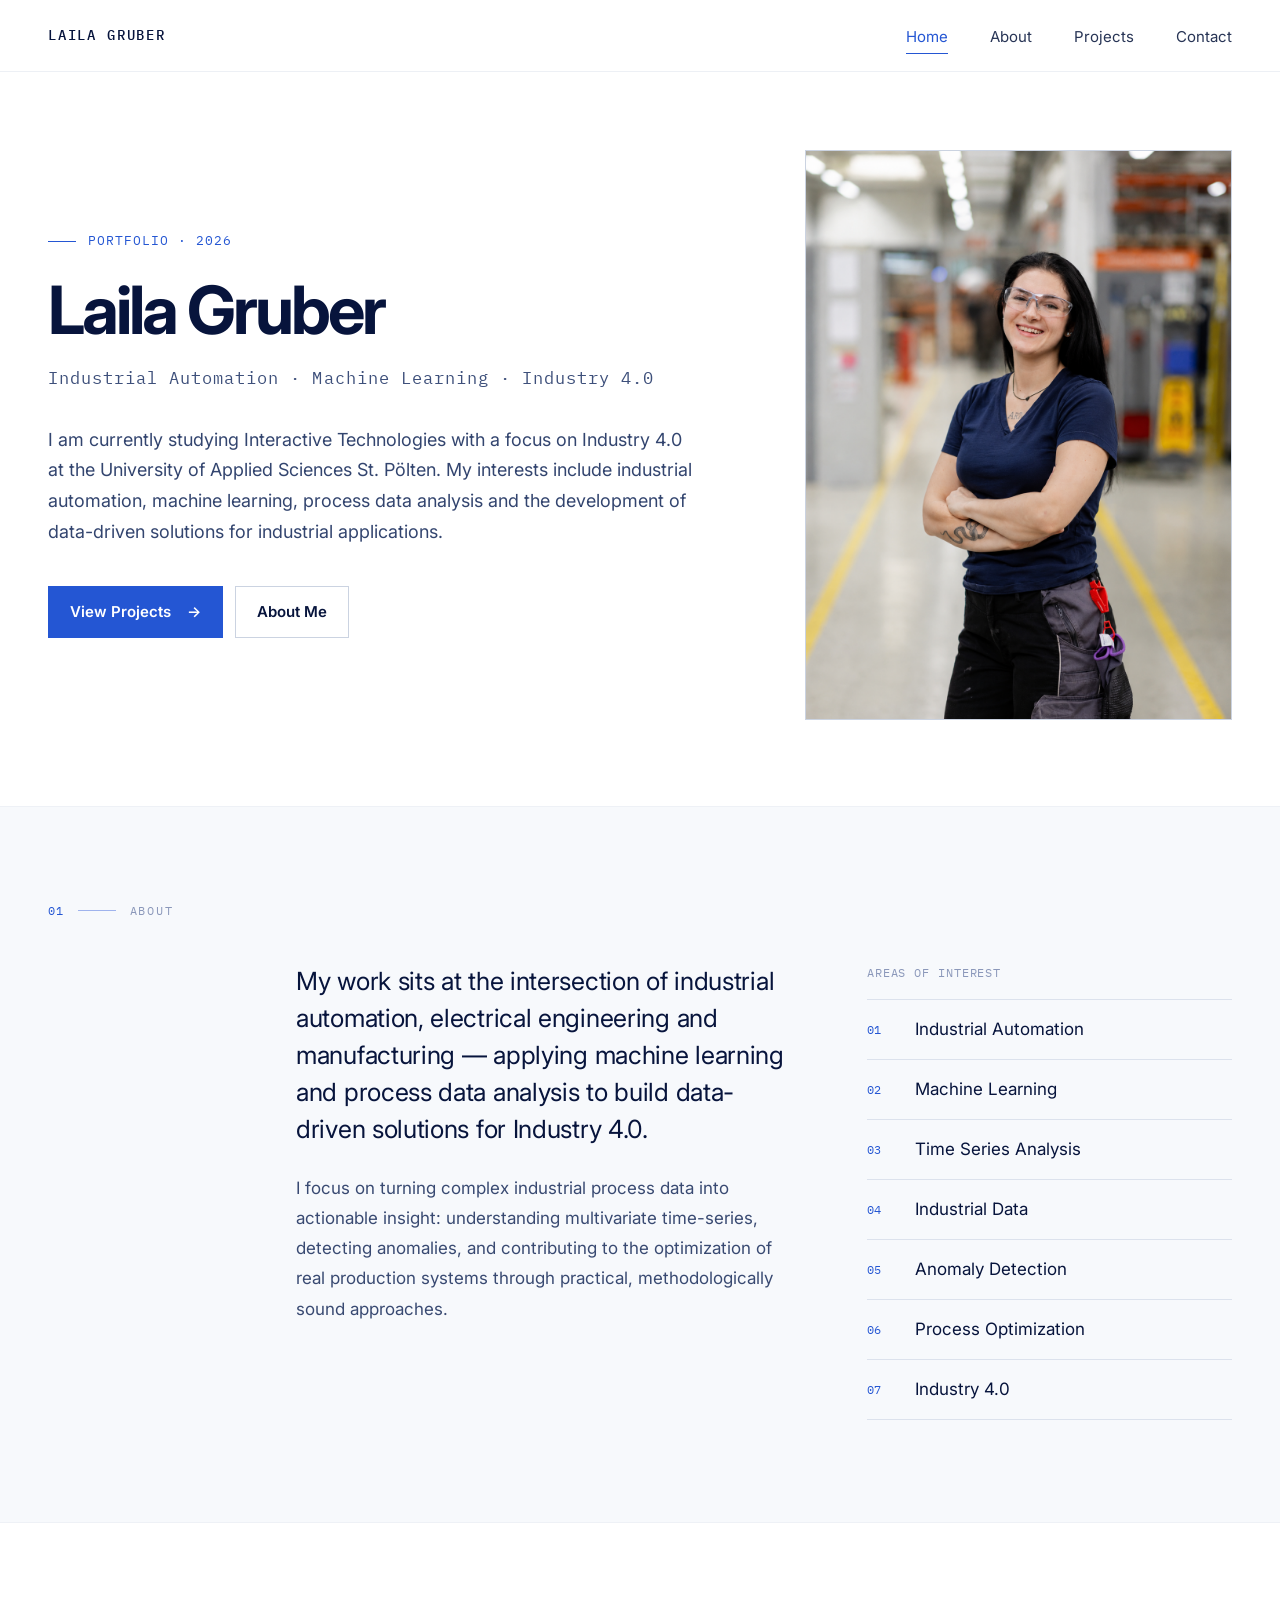
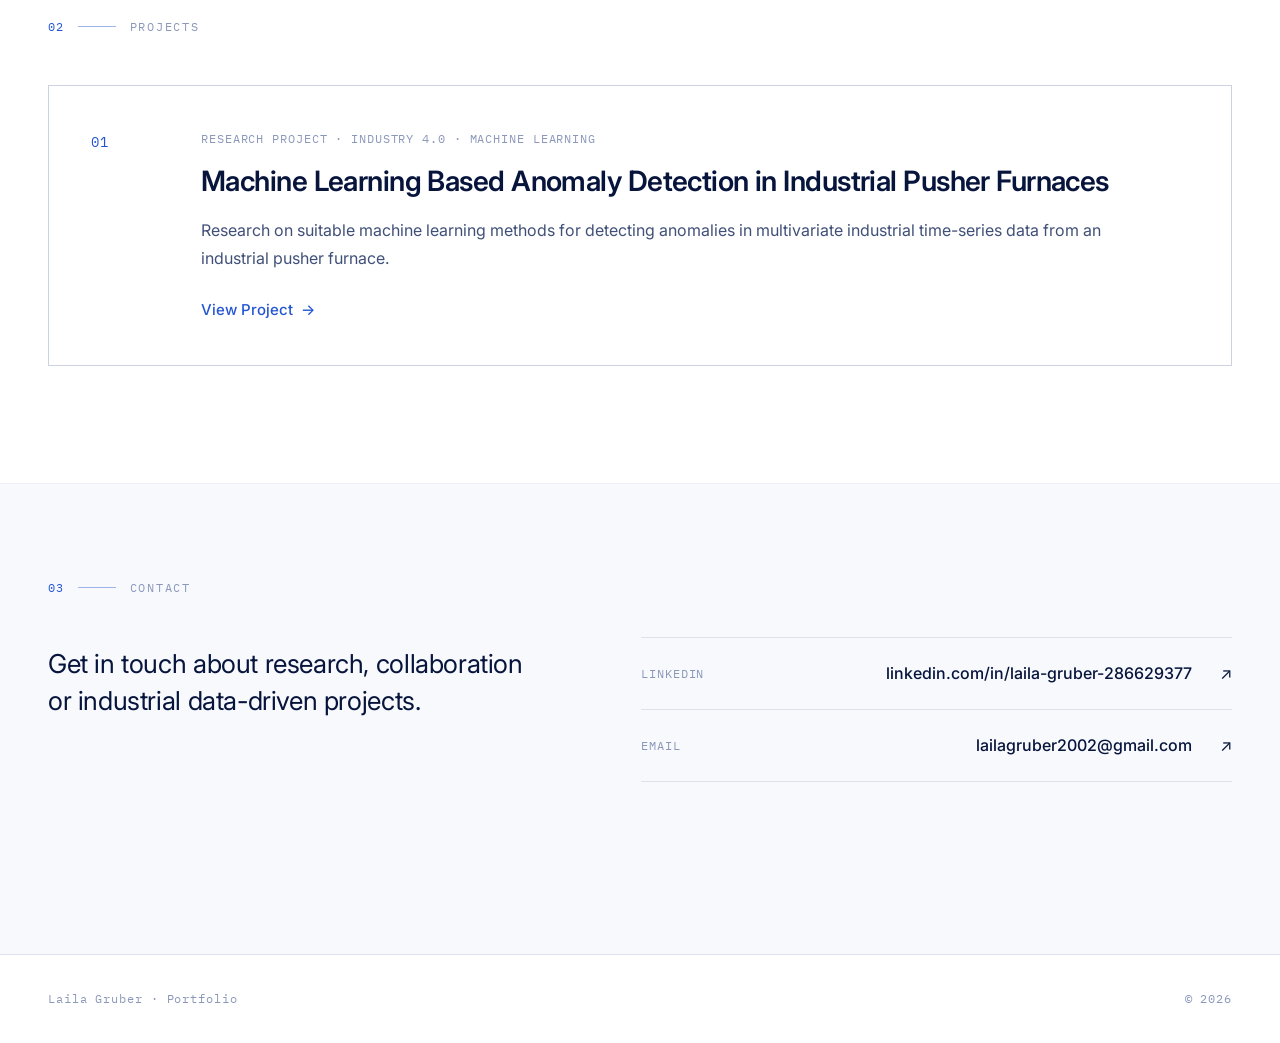
==== commit 9780657e: "Add pictures" ====
--- a/index.html
+++ b/index.html
@@ -36,9 +36,9 @@
 
         <figure class="portrait-figure">
           <div class="placeholder-frame portrait-frame">
-            <img src="assets/portrait-placeholder.svg" alt="Professional portrait placeholder" />
+            <img src="assets/portrait.png" alt="Professional portrait of Laila Gruber in an industrial environment" />
           </div>
-          <figcaption class="mono">Portrait — upload pending</figcaption>
+          
         </figure>
       </div>
     </section>
--- a/styles.css
+++ b/styles.css
@@ -1,121 +1,659 @@
-:root{
-  --ink:#071845;
-  --body:#17244d;
-  --blue:#2454cf;
-  --muted:#8996bc;
-  --line:#dbe1ec;
-  --line-dark:#c7cfdf;
-  --soft:#f7f9fc;
-  --white:#ffffff;
-  --max:1380px;
-}
-*{box-sizing:border-box}
-html{scroll-behavior:smooth}
-body{margin:0;background:var(--white);color:var(--body);font-family:Inter,Segoe UI,Arial,sans-serif;font-size:16px;line-height:1.55;-webkit-font-smoothing:antialiased}
-a{color:inherit;text-decoration:none}
-img{display:block;max-width:100%}
-.shell{width:min(var(--max),calc(100% - 64px));margin:0 auto}
-.mono,.micro-title,.section-label,.project-tags,.project-eyebrow,.project-mini,.matrix th,.model-no,.result-k,.figure-caption{font-family:"Courier New",ui-monospace,monospace;letter-spacing:.08em}
-.site-header{height:70px;border-bottom:1px solid #eef1f6;background:#fff;position:sticky;top:0;z-index:20}
-.header-inner{height:100%;display:flex;align-items:center;justify-content:space-between}
-.brand{font-weight:700;letter-spacing:.14em;font-size:15px;color:var(--ink)}
-.nav{display:flex;gap:44px;font-size:16px;color:#243153}
-.nav a{padding:23px 0 18px;border-bottom:2px solid transparent}
-.nav a:hover,.nav a.active{color:var(--blue);border-bottom-color:var(--blue)}
-.section-white{background:#fff}
-.section-soft{background:var(--soft)}
-.section-pad{padding:82px 0}
-.hero{padding:82px 0 92px}
-.hero-grid{display:grid;grid-template-columns:1.15fr .82fr;gap:92px;align-items:center}
-.hero-copy{max-width:680px}
-.micro-title{font-size:14px;color:var(--blue);display:flex;align-items:center;gap:12px;margin-bottom:24px}
-.micro-line{width:28px;height:1px;background:var(--blue);display:inline-block}
-h1,h2,h3,p{margin-top:0}
-.hero h1{font-size:68px;line-height:1.02;letter-spacing:-.035em;color:var(--ink);margin-bottom:22px;font-weight:700}
-.hero-kicker{font-size:18px;color:#3d4e7a;margin-bottom:34px}
-.hero-text{font-size:20px;line-height:1.6;max-width:650px;margin-bottom:40px;color:#2a3b67}
-.hero-actions{display:flex;gap:14px}
-.btn{display:inline-flex;align-items:center;gap:18px;padding:14px 22px;border:1px solid var(--line-dark);font-weight:600;color:var(--ink);min-height:52px}
-.btn-primary{background:var(--blue);border-color:var(--blue);color:#fff}
-.btn-secondary:hover{border-color:var(--blue);color:var(--blue)}
-.portrait-figure{margin:0;max-width:452px;justify-self:end;width:100%}
-.placeholder-frame{border:1px solid var(--line-dark);background:#fafcff;overflow:hidden}
-.portrait-frame{aspect-ratio:1/1.33}
-.placeholder-frame img{width:100%;height:100%;object-fit:cover}
-.portrait-figure figcaption{font-size:14px;color:var(--muted);padding-top:8px}
-.section-label{display:flex;align-items:center;gap:14px;font-size:13px;color:var(--muted);height:22px}
-.section-label span{color:var(--blue)}
-.section-label i{display:block;width:40px;height:1px;background:#9bb0ee}
-.section-label b{font-weight:400;letter-spacing:.14em}
-.about-grid{display:grid;grid-template-columns:1fr 1.55fr 1.25fr;column-gap:72px;align-items:start}
-.about-copy{padding-top:58px}
-.about-copy p{font-size:20px;line-height:1.72;color:#22345f}
-.about-lead{font-size:26px!important;line-height:1.45!important;color:var(--ink)!important;margin-bottom:26px}
-.interest-panel{padding-top:58px}
-.interest-panel h3,.lists-grid h3{font-size:13px;font-weight:400;color:var(--muted);margin:0 0 18px}
-.indexed-list{list-style:none;padding:0;margin:0;border-top:1px solid var(--line)}
-.indexed-list li{display:grid;grid-template-columns:48px 1fr;gap:2px;padding:15px 0;border-bottom:1px solid var(--line);font-size:18px;color:var(--ink)}
-.indexed-list li span{color:var(--blue);font-family:"Courier New",monospace;font-size:14px;padding-top:3px}
-.projects-wrap{padding-top:76px;padding-bottom:106px}
-.project-card{margin-top:50px;border:1px solid var(--line-dark);padding:42px 40px;display:grid;grid-template-columns:110px 1fr;position:relative;max-width:100%}
-.project-number{color:var(--blue);font-size:16px;padding-top:4px}
-.project-tags{font-size:14px;color:var(--muted);margin-bottom:14px}
-.project-content h2{font-size:30px;line-height:1.2;letter-spacing:-.02em;color:var(--ink);margin-bottom:18px;max-width:1050px}
-.project-content p{font-size:18px;line-height:1.65;max-width:900px;margin-bottom:26px;color:#31436f}
-.text-link{color:var(--blue);font-weight:600;font-size:16px}
-.contact-grid{display:grid;grid-template-columns:1fr 1fr;gap:110px;align-items:start}
-.contact-lead{font-size:27px;line-height:1.35;color:var(--ink);max-width:500px;margin-top:48px}
-.contact-links{border-top:1px solid var(--line);margin-top:62px}
-.contact-links a{display:grid;grid-template-columns:120px 1fr 24px;gap:20px;align-items:center;border-bottom:1px solid var(--line);padding:19px 0;color:var(--ink)}
-.contact-links span{font-size:13px;color:var(--muted)}
-.contact-links strong{font-size:18px;text-align:right;font-weight:500}
-.contact-links em{font-style:normal;color:var(--ink);text-align:right}
-.footer{border-top:1px solid var(--line);background:#fff}
-.footer-inner{height:92px;display:flex;align-items:center;justify-content:space-between;color:var(--muted);font-size:14px}
-
-/* project page */
-.project-intro{padding:0 0 62px;border-bottom:1px solid var(--line)}
-.back-link{display:inline-block;font-size:13px;color:var(--muted);padding:8px 0 38px}
-.project-eyebrow{font-size:14px;color:var(--blue);margin-bottom:16px}
-.project-intro h1{font-size:55px;line-height:1.03;letter-spacing:-.03em;color:var(--ink);max-width:1100px;margin-bottom:22px}
-.project-lead{font-size:18px;line-height:1.7;max-width:850px;color:#40517a;margin-bottom:44px}
-.meta-row{display:flex;gap:56px;border-top:1px solid var(--line);padding-top:22px}
-.meta-row div{min-width:120px}
-.meta-row span{display:block;font-size:12px;color:var(--muted);margin-bottom:5px}
-.meta-row strong{font-size:15px;color:var(--ink);font-weight:500}
-.project-shell{width:min(1260px,calc(100% - 64px));margin:0 auto}
-.project-body{padding:70px 0 0}
-.project-figure{margin:0 0 66px}
-.wide-frame{aspect-ratio:2.1/1}
-.figure-caption{font-size:12px;color:var(--muted);margin-top:10px;letter-spacing:.02em}
-.lined-section{border-top:1px solid var(--line);padding:62px 0}
-.no-top-pad{padding-top:0;border-top:none}
-.context-grid{display:grid;grid-template-columns:1fr 1fr;gap:120px}
-.project-mini{font-size:13px;color:var(--blue);margin-bottom:18px}
-.context-grid p{font-size:19px;line-height:1.65;color:#24355e}
-.approach-block h2,.comparison-block h2,.results-block h2,.tech-block h2{font-size:35px;line-height:1.15;letter-spacing:-.02em;color:var(--ink);margin-bottom:10px}
-.section-intro{font-size:18px;line-height:1.6;max-width:800px;color:#526087;margin-bottom:38px}
-.process-row{display:grid;grid-template-columns:repeat(6,1fr);gap:0;margin:30px 0 52px}
-.process-row>div{border-bottom:1px solid var(--line);padding:0 18px 18px 0;min-height:84px}
-.step-box{display:flex;width:40px;height:40px;border:1px solid var(--blue);align-items:center;justify-content:center;color:var(--blue);font-size:13px;margin-bottom:16px}
-.process-row strong{display:block;color:var(--ink);font-size:15px;line-height:1.25;font-weight:500}
-.lists-grid{display:grid;grid-template-columns:1fr 1fr;gap:72px}
-.lists-grid .indexed-list li{font-size:17px;padding:13px 0}
-.table-wrap{overflow-x:auto;border:1px solid var(--line-dark)}
-.matrix{width:100%;border-collapse:collapse;min-width:820px;background:#fff}
-.matrix th,.matrix td{border-right:1px solid var(--line);border-bottom:1px solid var(--line);padding:15px 16px;text-align:center}
-.matrix th:last-child,.matrix td:last-child{border-right:none}.matrix tr:last-child td{border-bottom:none}
-.matrix th{font-size:13px;color:var(--ink);background:#fafbfe}.matrix th:first-child,.matrix td:first-child{text-align:left;width:43%}
-.matrix td{font-size:17px;color:#8c99bb}.matrix td:first-child{color:#24355e;font-size:16px}.matrix .plus{color:var(--blue)}.matrix .minus{color:#e13a57}
-.matrix-legend{display:flex;gap:10px;color:var(--muted);font-size:12px;margin-top:12px}
-.results-grid{display:grid;grid-template-columns:repeat(3,1fr);border:1px solid var(--line-dark);margin-top:34px}
-.results-grid article{padding:36px 34px 30px;min-height:350px;border-right:1px solid var(--line-dark)}.results-grid article:last-child{border-right:none}
-.model-no{font-size:13px;color:var(--blue);margin-bottom:20px}.results-grid h3{font-size:23px;color:var(--ink);margin-bottom:24px}.result-k{font-size:12px;color:var(--muted);margin-top:18px;margin-bottom:4px}.results-grid p{font-size:16px;line-height:1.6;color:#2f416d}
-.foundation-note{border-left:2px solid var(--blue);padding:8px 0 8px 20px;margin:48px 0 0;font-size:18px;color:var(--ink)}
-.tech-tags{display:flex;flex-wrap:wrap;gap:10px;margin-top:24px}.tech-tags span{border:1px solid var(--line-dark);padding:8px 14px;font-family:"Courier New",monospace;letter-spacing:.08em;font-size:13px;color:#31436f}
-.desktop-only{display:block}
-
-@media (max-width:1000px){
-  .shell,.project-shell{width:min(100% - 40px,var(--max))}.hero-grid{grid-template-columns:1fr;gap:50px}.portrait-figure{justify-self:start;max-width:420px}.about-grid{grid-template-columns:1fr 1fr}.section-label{grid-column:1/-1}.about-copy,.interest-panel{padding-top:24px}.project-card{grid-template-columns:70px 1fr}.contact-grid{grid-template-columns:1fr;gap:20px}.contact-links{margin-top:10px}.process-row{grid-template-columns:repeat(3,1fr);row-gap:22px}.lists-grid,.context-grid{gap:50px}.project-intro h1{font-size:46px}}
-@media (max-width:700px){
-  .site-header{height:auto}.header-inner{align-items:flex-start;gap:20px;padding:20px 0}.nav{gap:18px;flex-wrap:wrap;justify-content:flex-end;font-size:14px}.nav a{padding:0;border:0}.hero{padding:60px 0}.hero h1{font-size:48px}.hero-text{font-size:17px}.hero-kicker{font-size:15px}.hero-actions{flex-wrap:wrap}.about-grid{grid-template-columns:1fr}.about-copy,.interest-panel{padding-top:20px}.about-lead{font-size:22px!important}.project-card{grid-template-columns:1fr;padding:28px 24px}.project-number{margin-bottom:14px}.project-content h2{font-size:24px}.contact-links a{grid-template-columns:80px 1fr 20px}.contact-links strong{font-size:14px;word-break:break-word}.footer-inner{height:80px}.project-intro{padding-bottom:40px}.project-intro h1{font-size:38px}.desktop-only{display:none}.meta-row{display:grid;grid-template-columns:1fr 1fr;gap:22px}.project-body{padding-top:42px}.context-grid,.lists-grid{grid-template-columns:1fr}.process-row{grid-template-columns:1fr 1fr}.results-grid{grid-template-columns:1fr}.results-grid article{border-right:none;border-bottom:1px solid var(--line-dark);min-height:auto}.results-grid article:last-child{border-bottom:none}.lined-section{padding:44px 0}.approach-block h2,.comparison-block h2,.results-block h2,.tech-block h2{font-size:30px}.wide-frame{aspect-ratio:1.4/1}}
+@import url('https://fonts.googleapis.com/css2?family=IBM+Plex+Mono:wght@400;500&family=Inter:wght@400;500;600;700&display=swap');
+
+:root {
+  --ink: #07143c;
+  --body: #263760;
+  --blue: #2456d3;
+  --muted: #8b98ba;
+  --line: #dce2ed;
+  --line-strong: #cbd3e1;
+  --soft: #f7f9fc;
+  --white: #ffffff;
+  --shell: 1360px;
+  --project-shell: 1240px;
+  --sans: "Inter", "Segoe UI", Arial, sans-serif;
+  --mono: "IBM Plex Mono", "Courier New", monospace;
+}
+
+* { box-sizing: border-box; }
+html { scroll-behavior: smooth; }
+body {
+  margin: 0;
+  background: var(--white);
+  color: var(--body);
+  font-family: var(--sans);
+  font-size: 16px;
+  line-height: 1.6;
+  -webkit-font-smoothing: antialiased;
+  text-rendering: optimizeLegibility;
+}
+
+a { color: inherit; text-decoration: none; }
+img { display: block; width: 100%; max-width: 100%; }
+h1, h2, h3, p, figure { margin-top: 0; }
+
+.shell {
+  width: min(var(--shell), calc(100% - 96px));
+  margin: 0 auto;
+}
+
+.mono,
+.micro-title,
+.section-label,
+.project-tags,
+.project-eyebrow,
+.project-mini,
+.matrix th,
+.model-no,
+.result-k,
+.figure-caption {
+  font-family: var(--mono);
+  letter-spacing: .075em;
+}
+
+/* ---------- header ---------- */
+.site-header {
+  position: sticky;
+  top: 0;
+  z-index: 100;
+  height: 72px;
+  background: rgba(255,255,255,.97);
+  border-bottom: 1px solid #edf0f5;
+  backdrop-filter: blur(8px);
+}
+.header-inner {
+  height: 100%;
+  display: flex;
+  align-items: center;
+  justify-content: space-between;
+}
+.brand {
+  color: var(--ink);
+  font-family: var(--mono);
+  font-size: 14px;
+  font-weight: 500;
+  letter-spacing: .13em;
+}
+.nav {
+  display: flex;
+  gap: 42px;
+  align-items: center;
+  color: #273455;
+  font-size: 15px;
+}
+.nav a {
+  position: relative;
+  padding: 24px 0 22px;
+  transition: color .18s ease;
+}
+.nav a::after {
+  content: "";
+  position: absolute;
+  left: 0;
+  right: 0;
+  bottom: 17px;
+  height: 1px;
+  background: var(--blue);
+  transform: scaleX(0);
+  transform-origin: left;
+  transition: transform .18s ease;
+}
+.nav a:hover,
+.nav a.active { color: var(--blue); }
+.nav a:hover::after,
+.nav a.active::after { transform: scaleX(1); }
+
+/* ---------- shared sections ---------- */
+.section-white { background: var(--white); }
+.section-soft { background: var(--soft); }
+.section-pad { padding: 94px 0 102px; }
+.section-label {
+  display: flex;
+  align-items: center;
+  gap: 14px;
+  min-height: 20px;
+  color: var(--muted);
+  font-size: 12px;
+}
+.section-label span { color: var(--blue); }
+.section-label i {
+  width: 38px;
+  height: 1px;
+  display: block;
+  background: #9fb3ed;
+}
+.section-label b {
+  font-weight: 400;
+  letter-spacing: .14em;
+}
+
+/* ---------- home / hero ---------- */
+.hero {
+  min-height: 690px;
+  padding: 78px 0 86px;
+  display: flex;
+  align-items: center;
+}
+.hero-grid {
+  display: grid;
+  grid-template-columns: minmax(0, 1.1fr) minmax(360px, .72fr);
+  gap: 104px;
+  align-items: center;
+}
+.hero-copy { max-width: 710px; }
+.micro-title {
+  display: flex;
+  align-items: center;
+  gap: 12px;
+  margin-bottom: 26px;
+  color: var(--blue);
+  font-size: 13px;
+}
+.micro-line {
+  width: 28px;
+  height: 1px;
+  background: var(--blue);
+}
+.hero h1 {
+  margin-bottom: 22px;
+  color: var(--ink);
+  font-size: clamp(54px, 5.2vw, 74px);
+  font-weight: 700;
+  line-height: .98;
+  letter-spacing: -.045em;
+}
+.hero-kicker {
+  margin-bottom: 32px;
+  color: #3e507b;
+  font-family: var(--mono);
+  font-size: 17px;
+  letter-spacing: .06em;
+}
+.hero-text {
+  max-width: 675px;
+  margin-bottom: 38px;
+  color: #33456f;
+  font-size: 18px;
+  line-height: 1.72;
+}
+.hero-actions { display: flex; gap: 12px; flex-wrap: wrap; }
+.btn {
+  min-height: 50px;
+  padding: 13px 21px;
+  border: 1px solid var(--line-strong);
+  display: inline-flex;
+  align-items: center;
+  justify-content: center;
+  gap: 16px;
+  color: var(--ink);
+  font-size: 15px;
+  font-weight: 600;
+  transition: .18s ease;
+}
+.btn-primary {
+  color: white;
+  background: var(--blue);
+  border-color: var(--blue);
+}
+.btn-primary:hover { background: #1e49b8; border-color: #1e49b8; }
+.btn-secondary:hover { color: var(--blue); border-color: var(--blue); }
+
+.portrait-figure {
+  width: 100%;
+  max-width: 448px;
+  margin: 0;
+  justify-self: end;
+}
+.placeholder-frame {
+  overflow: hidden;
+  background: #fafcff;
+  border: 1px solid var(--line-strong);
+}
+.portrait-frame { aspect-ratio: .75 / 1; }
+.placeholder-frame img { height: 100%; object-fit: cover; }
+.portrait-figure figcaption {
+  padding-top: 9px;
+  color: var(--muted);
+  font-family: var(--mono);
+  font-size: 12px;
+  letter-spacing: .075em;
+}
+
+/* ---------- about ---------- */
+#about { border-top: 1px solid #eef1f6; border-bottom: 1px solid #eef1f6; }
+.about-grid {
+  min-height: 650px;
+  display: grid;
+  grid-template-columns: 170px minmax(0, 1.35fr) minmax(360px, 1fr);
+  column-gap: 78px;
+  align-items: start;
+}
+.about-copy { padding-top: 62px; }
+.about-lead {
+  margin-bottom: 25px;
+  color: var(--ink) !important;
+  font-size: 25px !important;
+  line-height: 1.48 !important;
+  letter-spacing: -.012em;
+}
+.about-copy p {
+  color: #394a72;
+  font-size: 17px;
+  line-height: 1.78;
+}
+.interest-panel { padding-top: 62px; }
+.interest-panel h3,
+.lists-grid h3 {
+  margin-bottom: 17px;
+  color: var(--muted);
+  font-size: 12px;
+  font-weight: 400;
+}
+.indexed-list {
+  list-style: none;
+  margin: 0;
+  padding: 0;
+  border-top: 1px solid var(--line);
+}
+.indexed-list li {
+  display: grid;
+  grid-template-columns: 48px 1fr;
+  align-items: center;
+  min-height: 60px;
+  padding: 13px 0;
+  border-bottom: 1px solid var(--line);
+  color: var(--ink);
+  font-size: 17px;
+}
+.indexed-list li span {
+  color: var(--blue);
+  font-family: var(--mono);
+  font-size: 12px;
+}
+
+/* ---------- projects ---------- */
+.projects-wrap {
+  min-height: 560px;
+  padding-top: 94px;
+  padding-bottom: 110px;
+}
+.project-card {
+  position: relative;
+  margin-top: 48px;
+  padding: 43px 42px 42px;
+  display: grid;
+  grid-template-columns: 110px 1fr;
+  border: 1px solid var(--line-strong);
+  background: #fff;
+  transition: border-color .18s ease, transform .18s ease;
+}
+.project-card:hover { border-color: #9daccc; transform: translateY(-2px); }
+.project-number {
+  padding-top: 2px;
+  color: var(--blue);
+  font-family: var(--mono);
+  font-size: 14px;
+}
+.project-tags {
+  margin-bottom: 16px;
+  color: var(--muted);
+  font-size: 12px;
+}
+.project-content h2 {
+  max-width: 1080px;
+  margin-bottom: 18px;
+  color: var(--ink);
+  font-size: 28px;
+  font-weight: 600;
+  line-height: 1.25;
+  letter-spacing: -.02em;
+}
+.project-content p {
+  max-width: 900px;
+  margin-bottom: 25px;
+  color: #405078;
+  font-size: 16px;
+  line-height: 1.72;
+}
+.text-link {
+  color: var(--blue);
+  font-size: 15px;
+  font-weight: 500;
+}
+.text-link span { display: inline-block; margin-left: 4px; transition: transform .18s ease; }
+.text-link:hover span { transform: translateX(4px); }
+
+/* ---------- contact ---------- */
+#contact { border-top: 1px solid #eef1f6; }
+.contact-grid {
+  min-height: 470px;
+  display: grid;
+  grid-template-columns: .95fr 1.15fr;
+  gap: 105px;
+  align-items: start;
+}
+.contact-lead {
+  max-width: 520px;
+  margin-top: 48px;
+  color: var(--ink);
+  font-size: 26px;
+  line-height: 1.42;
+  letter-spacing: -.015em;
+}
+.contact-links {
+  margin-top: 59px;
+  border-top: 1px solid var(--line);
+}
+.contact-links a {
+  min-height: 72px;
+  display: grid;
+  grid-template-columns: 128px minmax(0,1fr) 22px;
+  align-items: center;
+  gap: 18px;
+  border-bottom: 1px solid var(--line);
+  color: var(--ink);
+}
+.contact-links span {
+  color: var(--muted);
+  font-family: var(--mono);
+  font-size: 12px;
+  letter-spacing: .075em;
+}
+.contact-links strong {
+  text-align: right;
+  font-size: 16px;
+  font-weight: 500;
+}
+.contact-links em {
+  text-align: right;
+  font-style: normal;
+  transition: transform .18s ease;
+}
+.contact-links a:hover { color: var(--blue); }
+.contact-links a:hover em { transform: translate(2px,-2px); }
+
+.footer { background: #fff; border-top: 1px solid var(--line); }
+.footer-inner {
+  height: 88px;
+  display: flex;
+  align-items: center;
+  justify-content: space-between;
+  color: var(--muted);
+  font-size: 12px;
+}
+
+/* ========================= project page ========================= */
+.project-page { background: #fff; }
+.project-intro {
+  padding: 0 0 64px;
+  border-bottom: 1px solid var(--line);
+}
+.back-link {
+  display: inline-block;
+  padding: 11px 0 37px;
+  color: var(--muted);
+  font-size: 12px;
+  letter-spacing: .08em;
+}
+.back-link:hover { color: var(--blue); }
+.project-eyebrow {
+  margin-bottom: 18px;
+  color: var(--blue);
+  font-size: 13px;
+}
+.project-intro h1 {
+  max-width: 1100px;
+  margin-bottom: 24px;
+  color: var(--ink);
+  font-size: clamp(46px, 4.5vw, 64px);
+  font-weight: 700;
+  line-height: 1.02;
+  letter-spacing: -.042em;
+}
+.project-lead {
+  max-width: 860px;
+  margin-bottom: 45px;
+  color: #43537b;
+  font-size: 18px;
+  line-height: 1.75;
+}
+.meta-row {
+  display: flex;
+  gap: 55px;
+  padding-top: 22px;
+  border-top: 1px solid var(--line);
+}
+.meta-row div { min-width: 120px; }
+.meta-row span {
+  display: block;
+  margin-bottom: 6px;
+  color: var(--muted);
+  font-family: var(--mono);
+  font-size: 11px;
+  letter-spacing: .08em;
+}
+.meta-row strong { color: var(--ink); font-size: 15px; font-weight: 500; }
+.project-shell {
+  width: min(var(--project-shell), calc(100% - 96px));
+  margin: 0 auto;
+}
+.project-body { padding: 72px 0 0; }
+.project-figure { margin: 0 0 72px; }
+.wide-frame { aspect-ratio: 2.25 / 1; }
+.figure-caption {
+  margin-top: 10px;
+  color: var(--muted);
+  font-size: 11px;
+  letter-spacing: .02em;
+}
+.lined-section {
+  padding: 66px 0;
+  border-top: 1px solid var(--line);
+}
+.no-top-pad { padding-top: 0; border-top: 0; }
+.context-grid {
+  display: grid;
+  grid-template-columns: 1fr 1fr;
+  gap: 110px;
+}
+.project-mini {
+  margin-bottom: 19px;
+  color: var(--blue);
+  font-size: 12px;
+}
+.context-grid p {
+  color: #2e406a;
+  font-size: 18px;
+  line-height: 1.78;
+}
+.approach-block h2,
+.comparison-block h2,
+.results-block h2,
+.tech-block h2 {
+  margin-bottom: 12px;
+  color: var(--ink);
+  font-size: 36px;
+  font-weight: 600;
+  line-height: 1.15;
+  letter-spacing: -.025em;
+}
+.section-intro {
+  max-width: 820px;
+  margin-bottom: 38px;
+  color: #536184;
+  font-size: 18px;
+  line-height: 1.7;
+}
+.process-row {
+  display: grid;
+  grid-template-columns: repeat(6, 1fr);
+  margin: 32px 0 54px;
+}
+.process-row > div {
+  min-height: 100px;
+  padding: 0 20px 18px 0;
+  border-bottom: 1px solid var(--line);
+}
+.step-box {
+  width: 42px;
+  height: 42px;
+  margin-bottom: 17px;
+  display: flex;
+  align-items: center;
+  justify-content: center;
+  border: 1px solid var(--blue);
+  color: var(--blue);
+  font-family: var(--mono);
+  font-size: 12px;
+}
+.process-row strong {
+  display: block;
+  color: var(--ink);
+  font-size: 15px;
+  font-weight: 500;
+  line-height: 1.3;
+}
+.lists-grid {
+  display: grid;
+  grid-template-columns: 1fr 1fr;
+  gap: 76px;
+}
+.lists-grid .indexed-list li { min-height: 54px; padding: 11px 0; font-size: 16px; }
+.table-wrap { overflow-x: auto; border: 1px solid var(--line-strong); }
+.matrix {
+  width: 100%;
+  min-width: 820px;
+  border-collapse: collapse;
+  background: #fff;
+}
+.matrix th,
+.matrix td {
+  padding: 16px 17px;
+  border-right: 1px solid var(--line);
+  border-bottom: 1px solid var(--line);
+  text-align: center;
+}
+.matrix th:last-child,
+.matrix td:last-child { border-right: 0; }
+.matrix tr:last-child td { border-bottom: 0; }
+.matrix th {
+  background: #fafbfe;
+  color: var(--ink);
+  font-size: 12px;
+  font-weight: 500;
+}
+.matrix th:first-child,
+.matrix td:first-child { width: 43%; text-align: left; }
+.matrix td { color: #8e9abb; font-family: var(--mono); font-size: 16px; }
+.matrix td:first-child { color: #2d3e68; font-family: var(--sans); font-size: 15px; }
+.matrix .plus { color: var(--blue); }
+.matrix .minus { color: #df3c59; }
+.matrix-legend {
+  display: flex;
+  gap: 9px;
+  margin-top: 13px;
+  color: var(--muted);
+  font-size: 11px;
+}
+.results-grid {
+  display: grid;
+  grid-template-columns: repeat(3, 1fr);
+  margin-top: 34px;
+  border: 1px solid var(--line-strong);
+}
+.results-grid article {
+  min-height: 340px;
+  padding: 36px 34px 30px;
+  border-right: 1px solid var(--line-strong);
+}
+.results-grid article:last-child { border-right: 0; }
+.model-no { margin-bottom: 21px; color: var(--blue); font-size: 12px; }
+.results-grid h3 { margin-bottom: 25px; color: var(--ink); font-size: 22px; font-weight: 600; }
+.result-k { margin: 18px 0 5px; color: var(--muted); font-size: 11px; }
+.results-grid p { color: #34466f; font-size: 15px; line-height: 1.68; }
+.foundation-note {
+  margin: 48px 0 0;
+  padding: 9px 0 9px 21px;
+  border-left: 2px solid var(--blue);
+  color: var(--ink);
+  font-size: 17px;
+  line-height: 1.6;
+}
+.tech-tags { display: flex; flex-wrap: wrap; gap: 10px; margin-top: 25px; }
+.tech-tags span {
+  padding: 8px 14px;
+  border: 1px solid var(--line-strong);
+  color: #34466f;
+  font-family: var(--mono);
+  font-size: 12px;
+  letter-spacing: .075em;
+}
+.desktop-only { display: block; }
+
+/* ---------- responsive ---------- */
+@media (max-width: 1100px) {
+  .shell { width: min(var(--shell), calc(100% - 56px)); }
+  .project-shell { width: min(var(--project-shell), calc(100% - 56px)); }
+  .hero-grid { grid-template-columns: 1.05fr .8fr; gap: 62px; }
+  .about-grid { grid-template-columns: 120px 1.2fr 1fr; gap: 46px; }
+  .contact-grid { gap: 64px; }
+  .process-row { grid-template-columns: repeat(3, 1fr); row-gap: 26px; }
+}
+
+@media (max-width: 820px) {
+  .site-header { height: auto; }
+  .header-inner { padding: 18px 0; gap: 20px; align-items: flex-start; }
+  .nav { gap: 18px; flex-wrap: wrap; justify-content: flex-end; font-size: 13px; }
+  .nav a { padding: 0; }
+  .nav a::after { display: none; }
+  .hero { min-height: auto; padding: 68px 0 78px; }
+  .hero-grid { grid-template-columns: 1fr; gap: 54px; }
+  .portrait-figure { max-width: 430px; justify-self: start; }
+  .about-grid { min-height: auto; grid-template-columns: 1fr 1fr; }
+  .section-label { grid-column: 1 / -1; }
+  .about-copy, .interest-panel { padding-top: 24px; }
+  .projects-wrap, .contact-grid { min-height: auto; }
+  .project-card { grid-template-columns: 72px 1fr; padding: 34px 30px; }
+  .contact-grid { grid-template-columns: 1fr; gap: 20px; }
+  .contact-links { margin-top: 8px; }
+  .context-grid, .lists-grid { gap: 48px; }
+  .project-intro h1 { font-size: 46px; }
+}
+
+@media (max-width: 620px) {
+  .shell, .project-shell { width: calc(100% - 32px); }
+  .header-inner { display: block; }
+  .brand { display: block; margin-bottom: 14px; }
+  .nav { justify-content: flex-start; }
+  .section-pad { padding: 68px 0 76px; }
+  .hero h1 { font-size: 48px; }
+  .hero-kicker { font-size: 14px; line-height: 1.6; }
+  .hero-text { font-size: 16px; }
+  .about-grid { grid-template-columns: 1fr; }
+  .about-lead { font-size: 21px !important; }
+  .about-copy p { font-size: 16px; }
+  .project-card { grid-template-columns: 1fr; padding: 28px 24px; }
+  .project-number { margin-bottom: 14px; }
+  .project-content h2 { font-size: 23px; }
+  .contact-lead { font-size: 23px; }
+  .contact-links a { grid-template-columns: 78px minmax(0,1fr) 18px; }
+  .contact-links strong { font-size: 13px; word-break: break-word; }
+  .footer-inner { height: 78px; }
+  .project-intro { padding-bottom: 42px; }
+  .project-intro h1 { font-size: 37px; }
+  .project-lead { font-size: 16px; }
+  .desktop-only { display: none; }
+  .meta-row { display: grid; grid-template-columns: 1fr 1fr; gap: 22px; }
+  .project-body { padding-top: 44px; }
+  .context-grid, .lists-grid { grid-template-columns: 1fr; }
+  .process-row { grid-template-columns: 1fr 1fr; }
+  .results-grid { grid-template-columns: 1fr; }
+  .results-grid article { min-height: 0; border-right: 0; border-bottom: 1px solid var(--line-strong); }
+  .results-grid article:last-child { border-bottom: 0; }
+  .lined-section { padding: 46px 0; }
+  .approach-block h2,
+  .comparison-block h2,
+  .results-block h2,
+  .tech-block h2 { font-size: 30px; }
+  .wide-frame { aspect-ratio: 1.35 / 1; }
+}
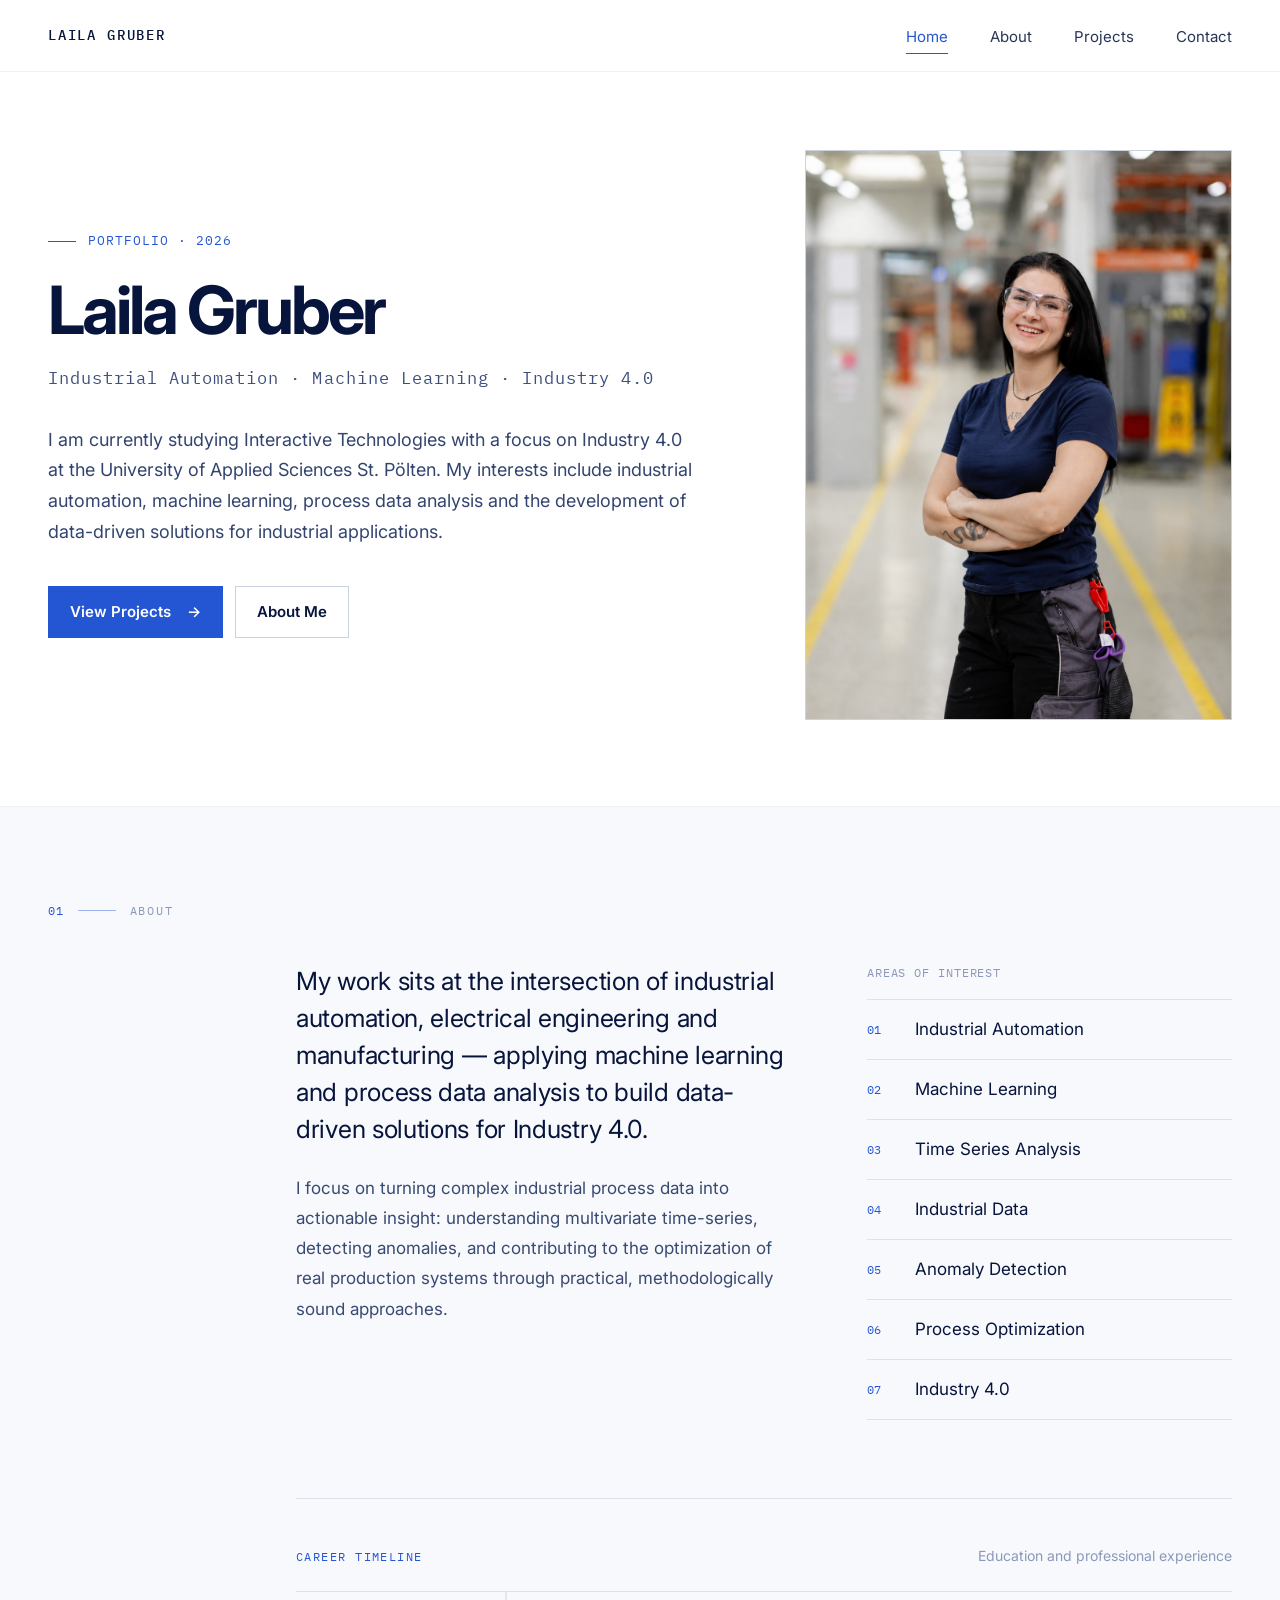
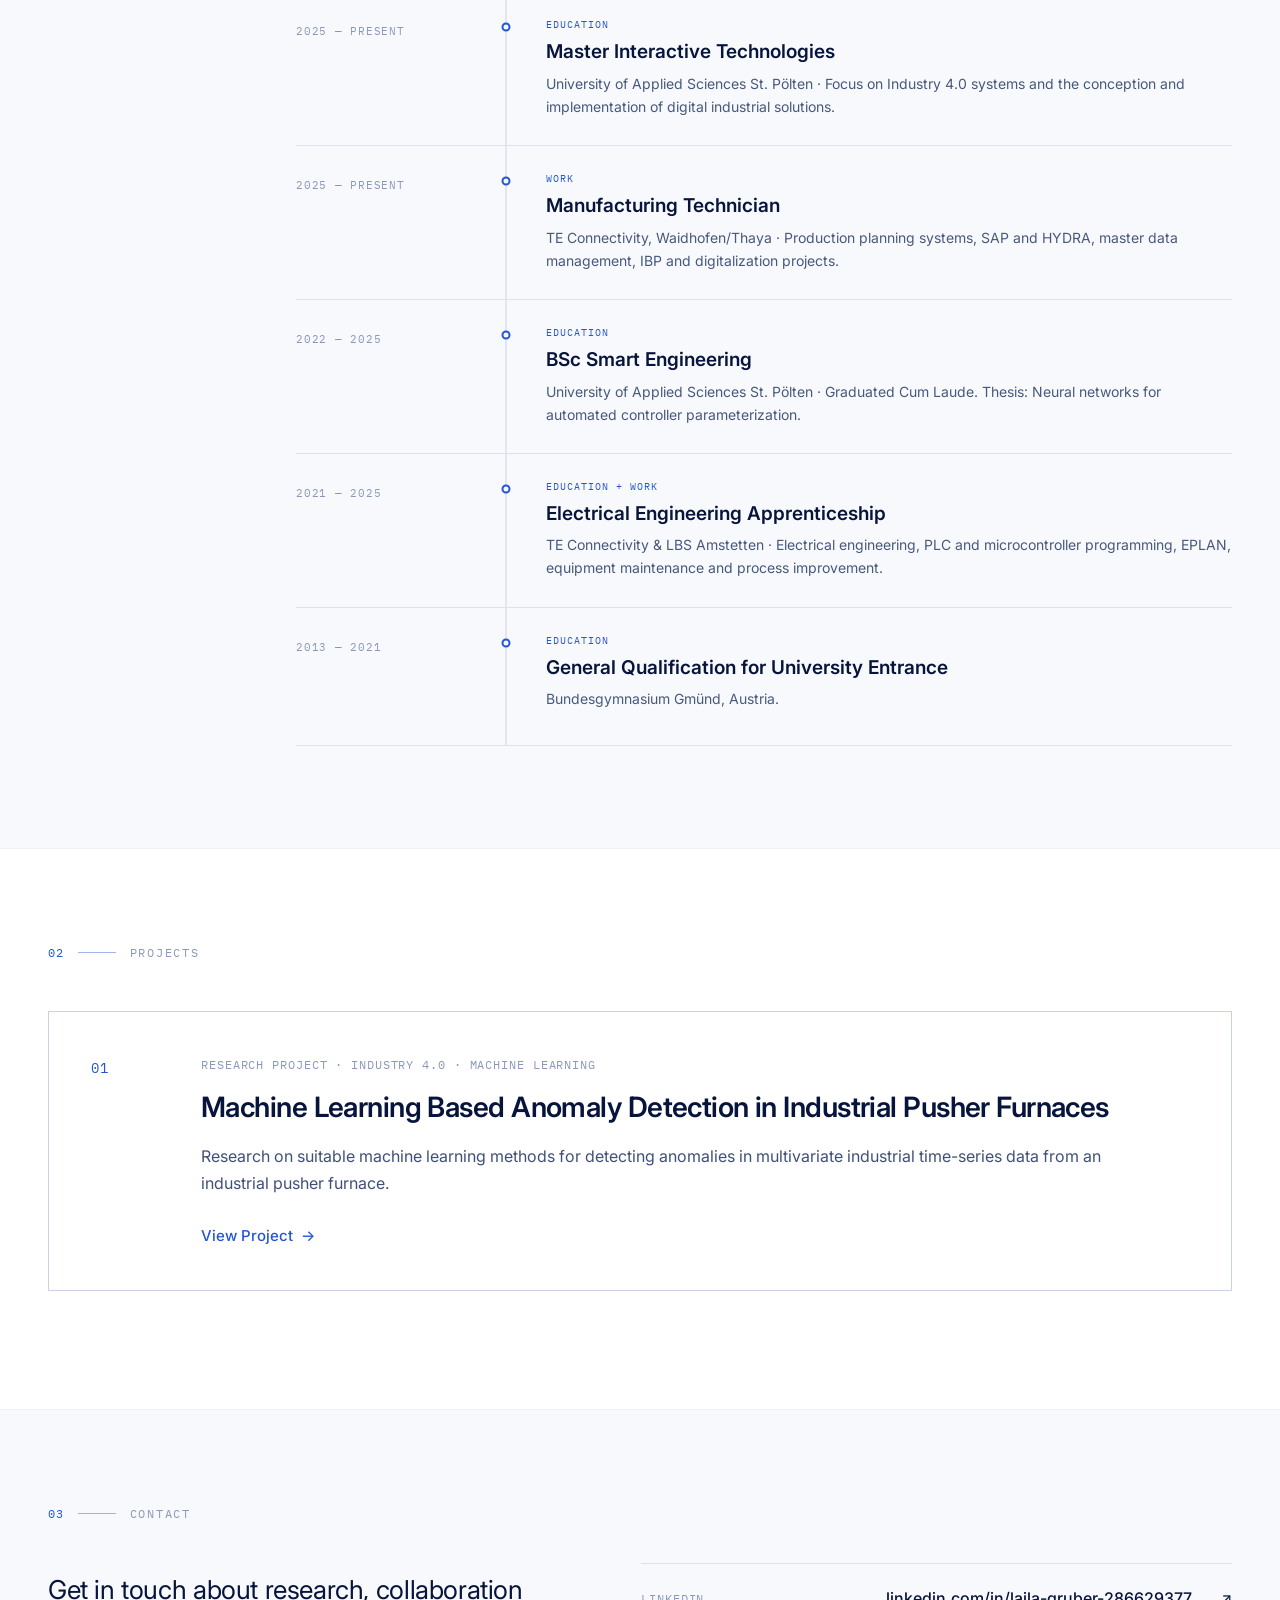
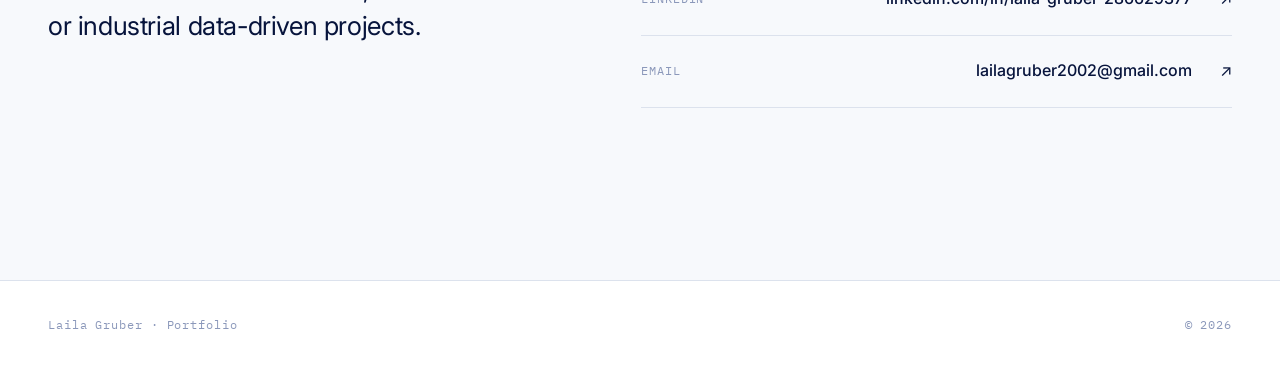
==== commit c04fcf54: "About me timeline" ====
--- a/index.html
+++ b/index.html
@@ -62,6 +62,65 @@
             <li><span>07</span>Industry 4.0</li>
           </ol>
         </div>
+
+        <div class="career-timeline">
+          <div class="timeline-heading">
+            <div class="timeline-kicker mono">CAREER TIMELINE</div>
+            <p>Education and professional experience</p>
+          </div>
+
+          <div class="timeline-list">
+            <article class="timeline-item">
+              <div class="timeline-date mono">2025 — PRESENT</div>
+              <div class="timeline-track"><span></span></div>
+              <div class="timeline-content">
+                <div class="timeline-type mono">EDUCATION</div>
+                <h3>Master Interactive Technologies</h3>
+                <p>University of Applied Sciences St. Pölten · Focus on Industry 4.0 systems and the conception and implementation of digital industrial solutions.</p>
+              </div>
+            </article>
+
+            <article class="timeline-item">
+              <div class="timeline-date mono">2025 — PRESENT</div>
+              <div class="timeline-track"><span></span></div>
+              <div class="timeline-content">
+                <div class="timeline-type mono">WORK</div>
+                <h3>Manufacturing Technician</h3>
+                <p>TE Connectivity, Waidhofen/Thaya · Production planning systems, SAP and HYDRA, master data management, IBP and digitalization projects.</p>
+              </div>
+            </article>
+
+            <article class="timeline-item">
+              <div class="timeline-date mono">2022 — 2025</div>
+              <div class="timeline-track"><span></span></div>
+              <div class="timeline-content">
+                <div class="timeline-type mono">EDUCATION</div>
+                <h3>BSc Smart Engineering</h3>
+                <p>University of Applied Sciences St. Pölten · Graduated Cum Laude. Thesis: Neural networks for automated controller parameterization.</p>
+              </div>
+            </article>
+
+            <article class="timeline-item">
+              <div class="timeline-date mono">2021 — 2025</div>
+              <div class="timeline-track"><span></span></div>
+              <div class="timeline-content">
+                <div class="timeline-type mono">EDUCATION + WORK</div>
+                <h3>Electrical Engineering Apprenticeship</h3>
+                <p>TE Connectivity &amp; LBS Amstetten · Electrical engineering, PLC and microcontroller programming, EPLAN, equipment maintenance and process improvement.</p>
+              </div>
+            </article>
+
+            <article class="timeline-item">
+              <div class="timeline-date mono">2013 — 2021</div>
+              <div class="timeline-track"><span></span></div>
+              <div class="timeline-content">
+                <div class="timeline-type mono">EDUCATION</div>
+                <h3>General Qualification for University Entrance</h3>
+                <p>Bundesgymnasium Gmünd, Austria.</p>
+              </div>
+            </article>
+          </div>
+        </div>
       </div>
     </section>
 
--- a/styles.css
+++ b/styles.css
@@ -271,6 +271,97 @@
   font-size: 12px;
 }
 
+
+/* ---------- career timeline ---------- */
+.career-timeline {
+  grid-column: 2 / -1;
+  margin-top: 78px;
+  padding-top: 46px;
+  border-top: 1px solid var(--line);
+}
+.timeline-heading {
+  display: flex;
+  align-items: baseline;
+  justify-content: space-between;
+  gap: 28px;
+  margin-bottom: 24px;
+}
+.timeline-kicker {
+  color: var(--blue);
+  font-size: 12px;
+  letter-spacing: .12em;
+}
+.timeline-heading p {
+  margin: 0;
+  color: var(--muted);
+  font-size: 14px;
+}
+.timeline-list {
+  position: relative;
+  border-top: 1px solid var(--line);
+}
+.timeline-item {
+  display: grid;
+  grid-template-columns: 170px 32px minmax(0, 1fr);
+  column-gap: 24px;
+  min-height: 138px;
+  border-bottom: 1px solid var(--line);
+}
+.timeline-date {
+  padding-top: 31px;
+  color: var(--muted);
+  font-size: 11px;
+  letter-spacing: .07em;
+  white-space: nowrap;
+}
+.timeline-track {
+  position: relative;
+}
+.timeline-track::before {
+  content: "";
+  position: absolute;
+  top: 0;
+  bottom: 0;
+  left: 50%;
+  width: 1px;
+  background: var(--line-strong);
+  transform: translateX(-50%);
+}
+.timeline-track span {
+  position: absolute;
+  top: 35px;
+  left: 50%;
+  width: 9px;
+  height: 9px;
+  border: 2px solid var(--blue);
+  border-radius: 50%;
+  background: var(--soft);
+  transform: translate(-50%, -50%);
+}
+.timeline-content {
+  padding: 25px 0 27px;
+}
+.timeline-type {
+  margin-bottom: 6px;
+  color: var(--blue);
+  font-size: 10px;
+  letter-spacing: .1em;
+}
+.timeline-content h3 {
+  margin: 0 0 7px;
+  color: var(--ink);
+  font-size: 19px;
+  font-weight: 600;
+  line-height: 1.35;
+}
+.timeline-content p {
+  max-width: 760px;
+  margin: 0;
+  color: #48597d;
+  font-size: 14px;
+  line-height: 1.65;
+}
+
 /* ---------- projects ---------- */
 .projects-wrap {
   min-height: 560px;
@@ -387,6 +478,12 @@
 .project-intro {
   padding: 0 0 64px;
   border-bottom: 1px solid var(--line);
+}
+.project-image img {
+    width: 100%;
+    height: auto;
+    object-fit: contain;
+    display: block;
 }
 .back-link {
   display: inline-block;
@@ -612,6 +709,8 @@
   .about-grid { min-height: auto; grid-template-columns: 1fr 1fr; }
   .section-label { grid-column: 1 / -1; }
   .about-copy, .interest-panel { padding-top: 24px; }
+  .career-timeline { grid-column: 1 / -1; margin-top: 48px; }
+  .timeline-item { grid-template-columns: 145px 28px minmax(0, 1fr); column-gap: 18px; }
   .projects-wrap, .contact-grid { min-height: auto; }
   .project-card { grid-template-columns: 72px 1fr; padding: 34px 30px; }
   .contact-grid { grid-template-columns: 1fr; gap: 20px; }
@@ -632,6 +731,15 @@
   .about-grid { grid-template-columns: 1fr; }
   .about-lead { font-size: 21px !important; }
   .about-copy p { font-size: 16px; }
+  .career-timeline { margin-top: 38px; padding-top: 34px; }
+  .timeline-heading { display: block; margin-bottom: 18px; }
+  .timeline-heading p { margin-top: 6px; }
+  .timeline-item { grid-template-columns: 18px minmax(0, 1fr); column-gap: 16px; min-height: 0; }
+  .timeline-date { grid-column: 2; padding: 22px 0 0; }
+  .timeline-track { grid-column: 1; grid-row: 1 / span 2; }
+  .timeline-track span { top: 31px; }
+  .timeline-content { grid-column: 2; padding: 8px 0 24px; }
+  .timeline-content h3 { font-size: 17px; }
   .project-card { grid-template-columns: 1fr; padding: 28px 24px; }
   .project-number { margin-bottom: 14px; }
   .project-content h2 { font-size: 23px; }
@@ -657,3 +765,30 @@
   .tech-block h2 { font-size: 30px; }
   .wide-frame { aspect-ratio: 1.35 / 1; }
 }
+
+
+/* ===== Definitive project figure image sizing ===== */
+.project-figure .project-image {
+  width: 100%;
+  height: auto;
+  aspect-ratio: auto;
+  overflow: visible;
+  background: transparent;
+  border: 0;
+}
+
+.project-figure .project-image img {
+  display: block;
+  width: 100% !important;
+  max-width: 100% !important;
+  height: auto !important;
+  max-height: none !important;
+  object-fit: contain !important;
+  object-position: center !important;
+}
+
+/* The old wide-frame rules are not used for project figures anymore. */
+.project-figure .wide-frame {
+  aspect-ratio: auto !important;
+  height: auto !important;
+}
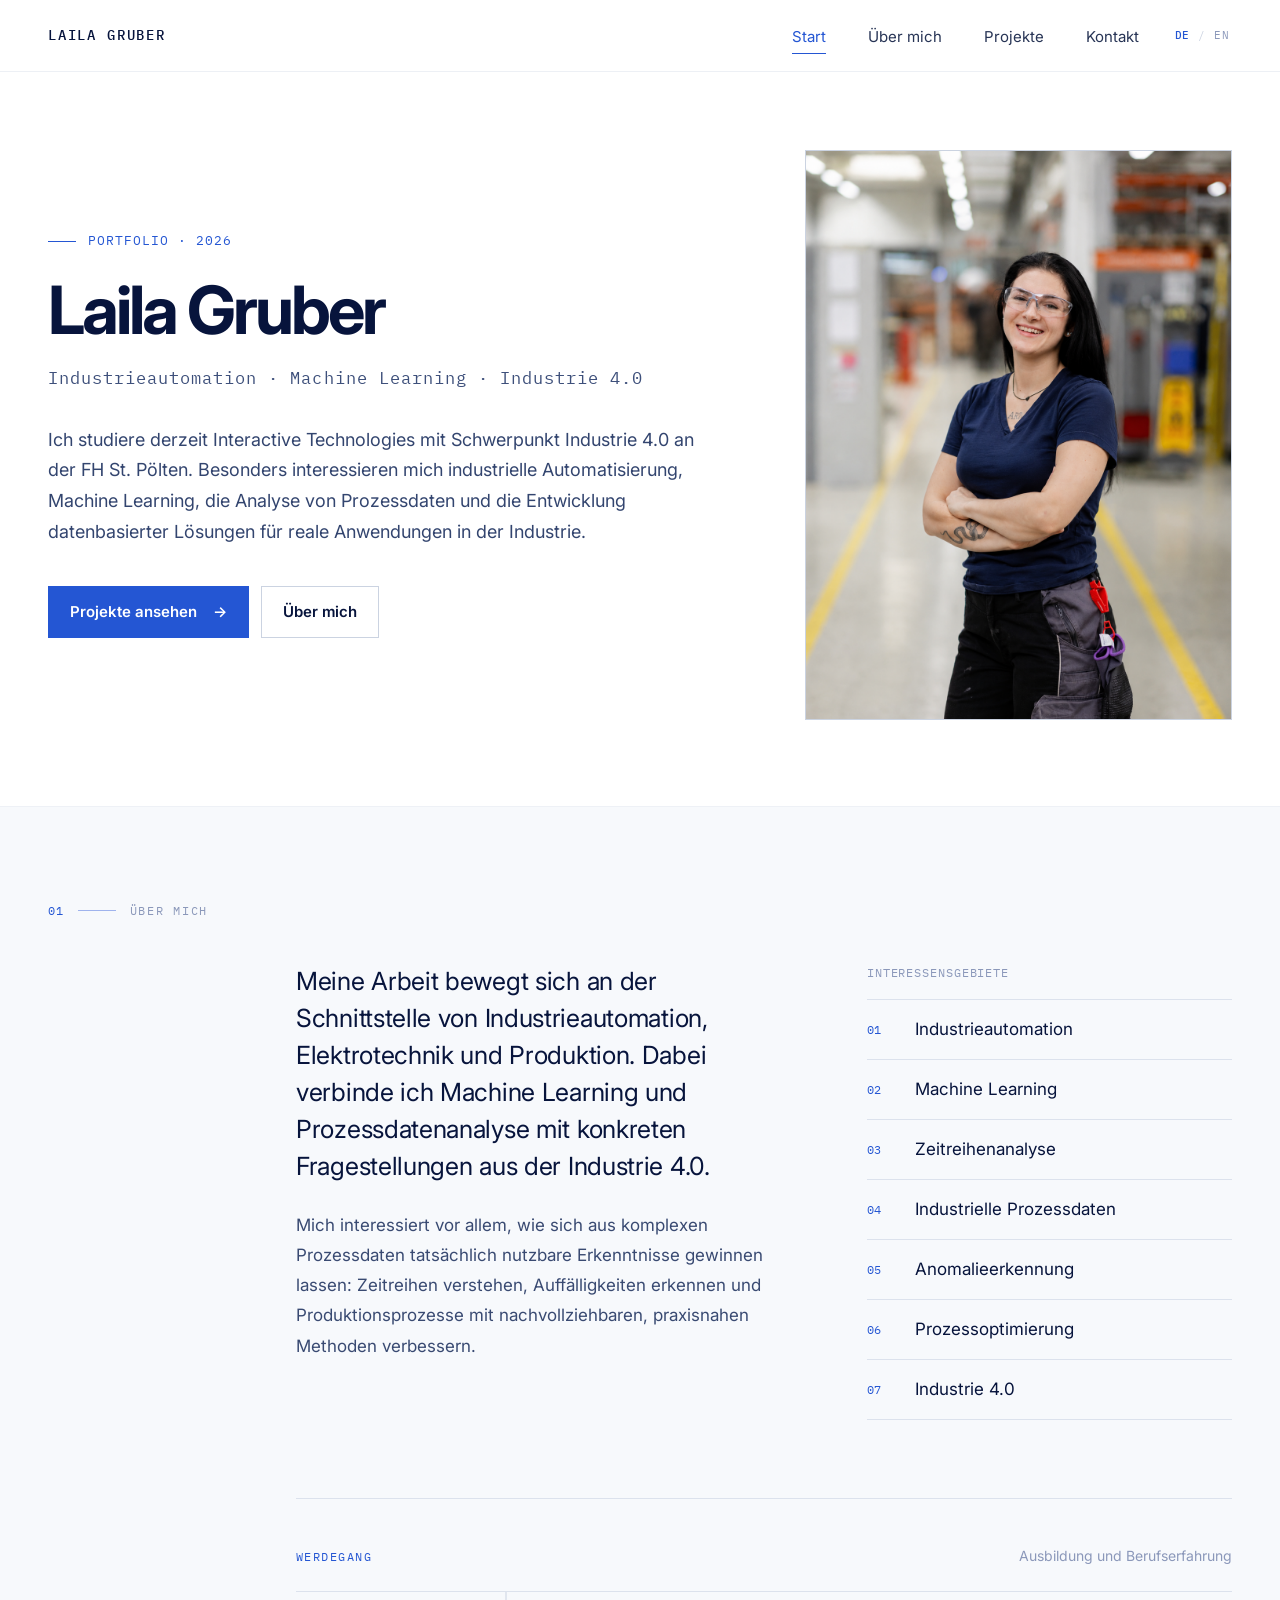
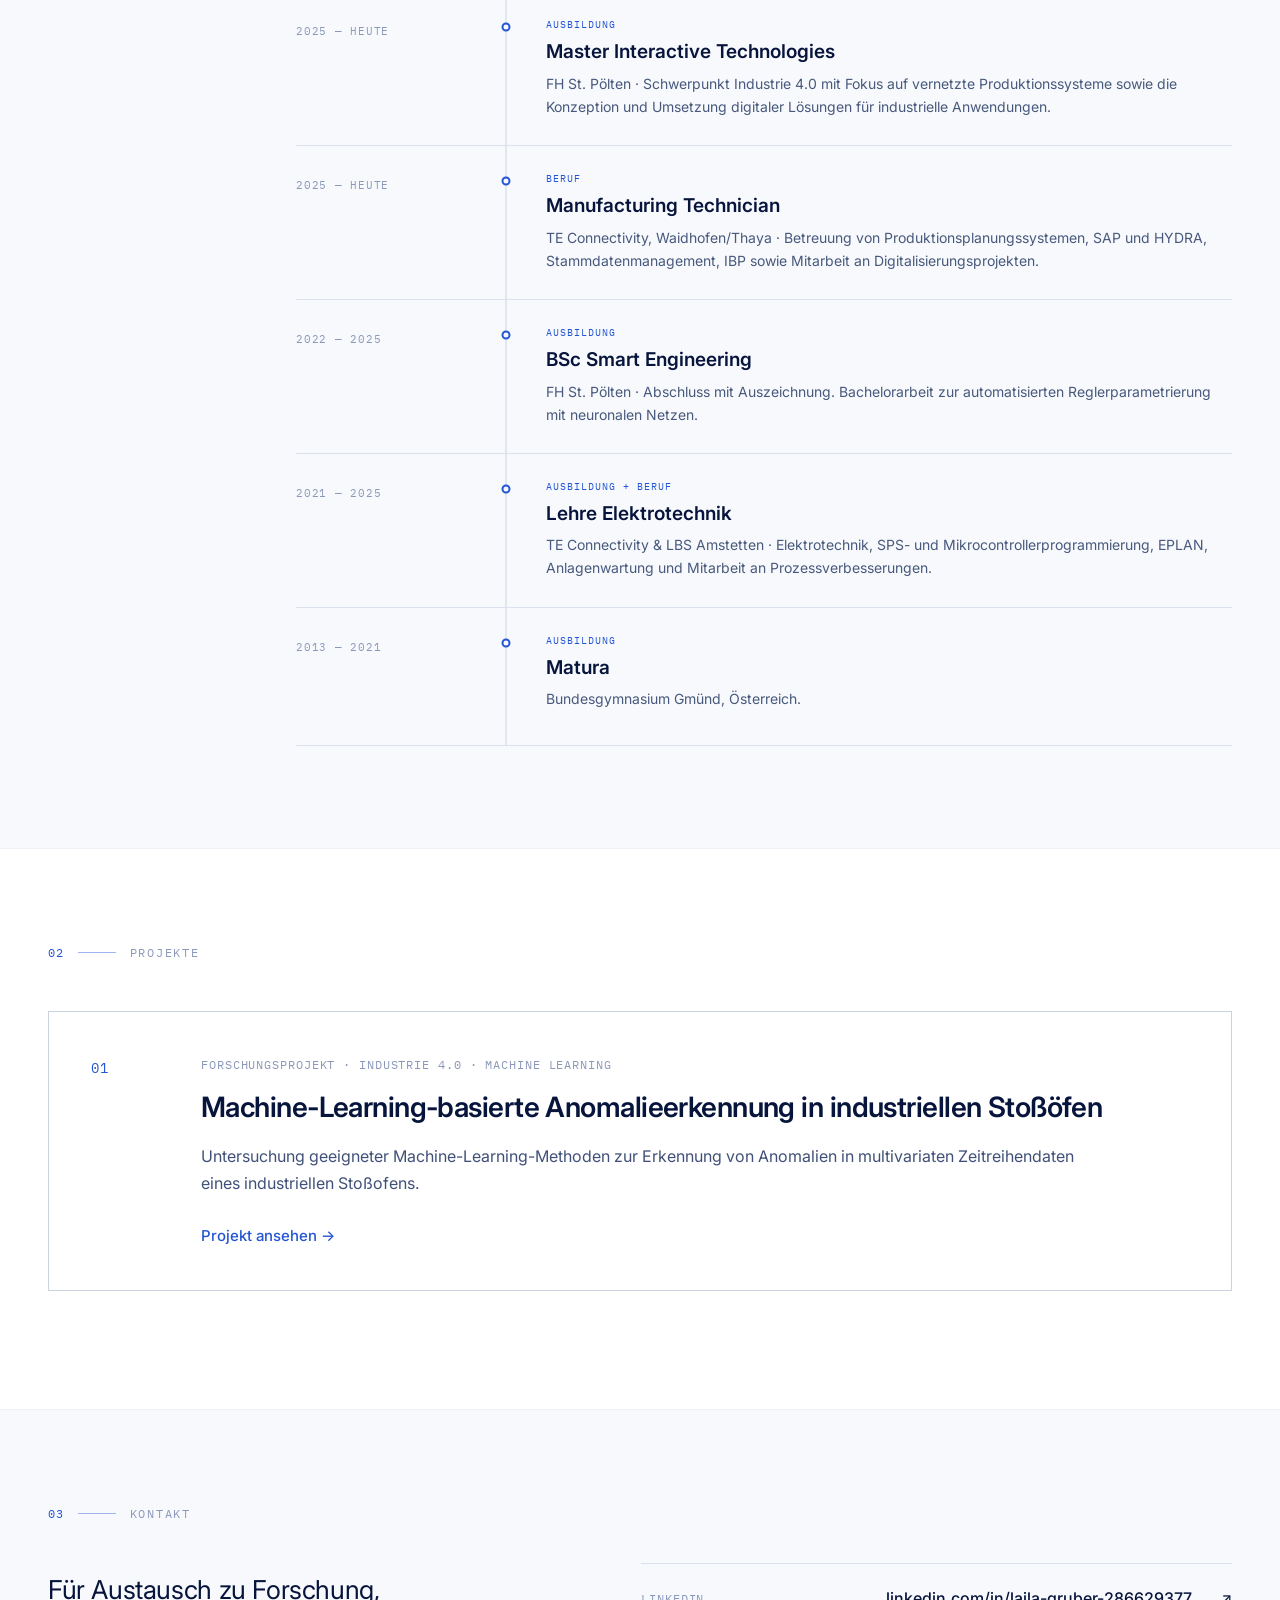
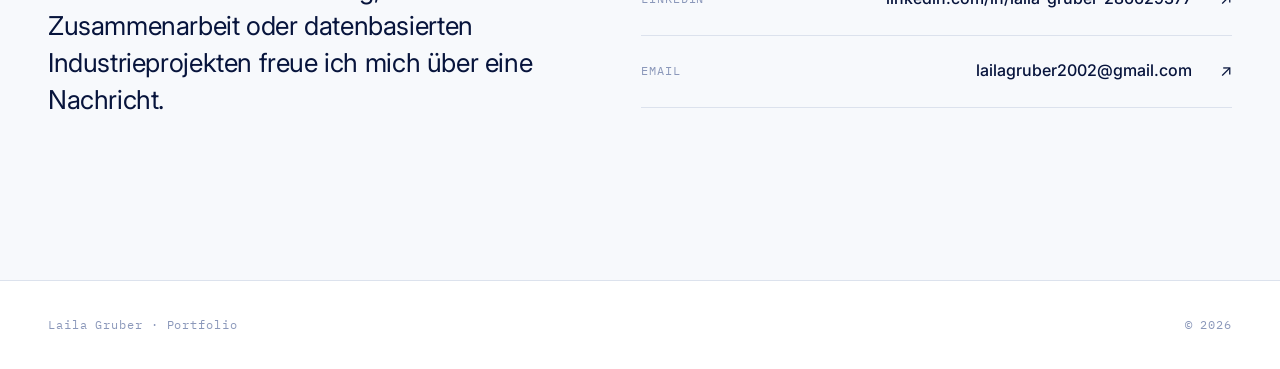
==== commit 1ddce0b6: "englische version" ====
--- a/index.html
+++ b/index.html
@@ -1,163 +1,152 @@
-<!doctype html>
-<html lang="en">
+<!DOCTYPE html>
+
+<html lang="de">
 <head>
-  <meta charset="utf-8" />
-  <meta name="viewport" content="width=device-width, initial-scale=1" />
-  <meta name="description" content="Laila Gruber — Industrial Automation, Machine Learning and Industry 4.0 portfolio." />
-  <title>Laila Gruber · Portfolio</title>
-  <link rel="stylesheet" href="styles.css" />
+<meta charset="utf-8"/>
+<meta content="width=device-width, initial-scale=1" name="viewport"/>
+<meta content="no-cache, no-store, must-revalidate" http-equiv="Cache-Control"/>
+<meta content="no-cache" http-equiv="Pragma"/>
+<meta content="0" http-equiv="Expires"/>
+<meta content="Portfolio von Laila Gruber mit Fokus auf Industrieautomation, Machine Learning und Industrie 4.0." name="description"/>
+<title>Laila Gruber · Portfolio</title>
+<link href="styles.css" rel="stylesheet"/>
 </head>
-<body>
-  <header class="site-header">
-    <div class="shell header-inner">
-      <a class="brand" href="#home">LAILA GRUBER</a>
-      <nav class="nav" aria-label="Primary navigation">
-        <a class="active" href="#home">Home</a>
-        <a href="#about">About</a>
-        <a href="#projects">Projects</a>
-        <a href="#contact">Contact</a>
-      </nav>
-    </div>
-  </header>
-
-  <main>
-    <section class="hero section-white" id="home">
-      <div class="shell hero-grid">
-        <div class="hero-copy">
-          <div class="micro-title"><span class="micro-line"></span>PORTFOLIO · 2026</div>
-          <h1>Laila Gruber</h1>
-          <p class="hero-kicker mono">Industrial Automation · Machine Learning · Industry 4.0</p>
-          <p class="hero-text">I am currently studying Interactive Technologies with a focus on Industry 4.0 at the University of Applied Sciences St. Pölten. My interests include industrial automation, machine learning, process data analysis and the development of data-driven solutions for industrial applications.</p>
-          <div class="hero-actions">
-            <a class="btn btn-primary" href="#projects">View Projects <span>→</span></a>
-            <a class="btn btn-secondary" href="#about">About Me</a>
-          </div>
-        </div>
-
-        <figure class="portrait-figure">
-          <div class="placeholder-frame portrait-frame">
-            <img src="assets/portrait.png" alt="Professional portrait of Laila Gruber in an industrial environment" />
-          </div>
-          
-        </figure>
-      </div>
-    </section>
-
-    <section class="section-soft" id="about">
-      <div class="shell section-pad about-grid">
-        <div class="section-label"><span>01</span><i></i><b>ABOUT</b></div>
-        <div class="about-copy">
-          <p class="about-lead">My work sits at the intersection of industrial automation, electrical engineering and manufacturing — applying machine learning and process data analysis to build data-driven solutions for Industry 4.0.</p>
-          <p>I focus on turning complex industrial process data into actionable insight: understanding multivariate time-series, detecting anomalies, and contributing to the optimization of real production systems through practical, methodologically sound approaches.</p>
-        </div>
-        <div class="interest-panel">
-          <h3 class="mono">AREAS OF INTEREST</h3>
-          <ol class="indexed-list">
-            <li><span>01</span>Industrial Automation</li>
-            <li><span>02</span>Machine Learning</li>
-            <li><span>03</span>Time Series Analysis</li>
-            <li><span>04</span>Industrial Data</li>
-            <li><span>05</span>Anomaly Detection</li>
-            <li><span>06</span>Process Optimization</li>
-            <li><span>07</span>Industry 4.0</li>
-          </ol>
-        </div>
-
-        <div class="career-timeline">
-          <div class="timeline-heading">
-            <div class="timeline-kicker mono">CAREER TIMELINE</div>
-            <p>Education and professional experience</p>
-          </div>
-
-          <div class="timeline-list">
-            <article class="timeline-item">
-              <div class="timeline-date mono">2025 — PRESENT</div>
-              <div class="timeline-track"><span></span></div>
-              <div class="timeline-content">
-                <div class="timeline-type mono">EDUCATION</div>
-                <h3>Master Interactive Technologies</h3>
-                <p>University of Applied Sciences St. Pölten · Focus on Industry 4.0 systems and the conception and implementation of digital industrial solutions.</p>
-              </div>
-            </article>
-
-            <article class="timeline-item">
-              <div class="timeline-date mono">2025 — PRESENT</div>
-              <div class="timeline-track"><span></span></div>
-              <div class="timeline-content">
-                <div class="timeline-type mono">WORK</div>
-                <h3>Manufacturing Technician</h3>
-                <p>TE Connectivity, Waidhofen/Thaya · Production planning systems, SAP and HYDRA, master data management, IBP and digitalization projects.</p>
-              </div>
-            </article>
-
-            <article class="timeline-item">
-              <div class="timeline-date mono">2022 — 2025</div>
-              <div class="timeline-track"><span></span></div>
-              <div class="timeline-content">
-                <div class="timeline-type mono">EDUCATION</div>
-                <h3>BSc Smart Engineering</h3>
-                <p>University of Applied Sciences St. Pölten · Graduated Cum Laude. Thesis: Neural networks for automated controller parameterization.</p>
-              </div>
-            </article>
-
-            <article class="timeline-item">
-              <div class="timeline-date mono">2021 — 2025</div>
-              <div class="timeline-track"><span></span></div>
-              <div class="timeline-content">
-                <div class="timeline-type mono">EDUCATION + WORK</div>
-                <h3>Electrical Engineering Apprenticeship</h3>
-                <p>TE Connectivity &amp; LBS Amstetten · Electrical engineering, PLC and microcontroller programming, EPLAN, equipment maintenance and process improvement.</p>
-              </div>
-            </article>
-
-            <article class="timeline-item">
-              <div class="timeline-date mono">2013 — 2021</div>
-              <div class="timeline-track"><span></span></div>
-              <div class="timeline-content">
-                <div class="timeline-type mono">EDUCATION</div>
-                <h3>General Qualification for University Entrance</h3>
-                <p>Bundesgymnasium Gmünd, Austria.</p>
-              </div>
-            </article>
-          </div>
-        </div>
-      </div>
-    </section>
-
-    <section class="section-white" id="projects">
-      <div class="shell section-pad projects-wrap">
-        <div class="section-label"><span>02</span><i></i><b>PROJECTS</b></div>
-
-        <article class="project-card">
-          <div class="project-number mono">01</div>
-          <div class="project-content">
-            <div class="project-tags mono">RESEARCH PROJECT · INDUSTRY 4.0 · MACHINE LEARNING</div>
-            <h2>Machine Learning Based Anomaly Detection in Industrial Pusher Furnaces</h2>
-            <p>Research on suitable machine learning methods for detecting anomalies in multivariate industrial time-series data from an industrial pusher furnace.</p>
-            <a class="text-link" href="project-01.html">View Project <span>→</span></a>
-          </div>
-        </article>
-      </div>
-    </section>
-
-    <section class="section-soft" id="contact">
-      <div class="shell section-pad contact-grid">
-        <div>
-          <div class="section-label"><span>03</span><i></i><b>CONTACT</b></div>
-          <p class="contact-lead">Get in touch about research, collaboration or industrial data-driven projects.</p>
-        </div>
-        <div class="contact-links">
-          <a href="https://www.linkedin.com/in/laila-gruber-286629377/" target="_blank" rel="noreferrer"><span class="mono">LINKEDIN</span><strong>linkedin.com/in/laila-gruber-286629377</strong><em>↗</em></a>
-          <a href="mailto:lailagruber2002@gmail.com"><span class="mono">EMAIL</span><strong>lailagruber2002@gmail.com</strong><em>↗</em></a>
-        </div>
-      </div>
-    </section>
-  </main>
-
-  <footer class="footer">
-    <div class="shell footer-inner mono"><span>Laila Gruber · Portfolio</span><span>© <span id="year">2026</span></span></div>
-  </footer>
-
-  <script src="script.js"></script>
+<body data-page="home">
+<header class="site-header">
+<div class="shell header-inner">
+<a class="brand" href="#home">LAILA GRUBER</a>
+<div class="header-tools"><nav aria-label="Primary navigation" class="nav">
+<a class="active" data-i18n="nav.home" href="#home">Start</a>
+<a data-i18n="nav.about" href="#about">Über mich</a>
+<a data-i18n="nav.projects" href="#projects">Projekte</a>
+<a data-i18n="nav.contact" href="#contact">Kontakt</a>
+</nav><div aria-label="Language selection" class="language-switch" role="group"><button aria-pressed="true" class="lang-btn active" data-lang="de" type="button">DE</button><span aria-hidden="true" class="lang-separator">/</span><button aria-pressed="false" class="lang-btn" data-lang="en" type="button">EN</button></div></div>
+</div>
+</header>
+<main>
+<section class="hero section-white" id="home">
+<div class="shell hero-grid">
+<div class="hero-copy">
+<div class="micro-title"><span class="micro-line"></span>PORTFOLIO · 2026</div>
+<h1>Laila Gruber</h1>
+<p class="hero-kicker mono" data-i18n="home.hero.kicker">Industrieautomation · Machine Learning · Industrie 4.0</p>
+<p class="hero-text" data-i18n="home.hero.text">Ich studiere derzeit Interactive Technologies mit Schwerpunkt Industrie 4.0 an der FH St. Pölten. Besonders interessieren mich industrielle Automatisierung, Machine Learning, die Analyse von Prozessdaten und die Entwicklung datenbasierter Lösungen für reale Anwendungen in der Industrie.</p>
+<div class="hero-actions">
+<a class="btn btn-primary" href="#projects"><span data-i18n="home.hero.projects">Projekte ansehen</span><span>→</span></a>
+<a class="btn btn-secondary" data-i18n="home.hero.about" href="#about">Über mich</a>
+</div>
+</div>
+<figure class="portrait-figure">
+<div class="placeholder-frame portrait-frame">
+<img alt="Professional portrait of Laila Gruber in an industrial environment" src="assets/portrait.png"/>
+</div>
+</figure>
+</div>
+</section>
+<section class="section-soft" id="about">
+<div class="shell section-pad about-grid">
+<div class="section-label"><span>01</span><i></i><b data-i18n="home.about.label">ÜBER MICH</b></div>
+<div class="about-copy">
+<p class="about-lead" data-i18n="home.about.lead">Meine Arbeit bewegt sich an der Schnittstelle von Industrieautomation, Elektrotechnik und Produktion. Dabei verbinde ich Machine Learning und Prozessdatenanalyse mit konkreten Fragestellungen aus der Industrie 4.0.</p>
+<p data-i18n="home.about.text">Mich interessiert vor allem, wie sich aus komplexen Prozessdaten tatsächlich nutzbare Erkenntnisse gewinnen lassen: Zeitreihen verstehen, Auffälligkeiten erkennen und Produktionsprozesse mit nachvollziehbaren, praxisnahen Methoden verbessern.</p>
+</div>
+<div class="interest-panel">
+<h3 class="mono" data-i18n="home.interests.title">INTERESSENSGEBIETE</h3>
+<ol class="indexed-list">
+<li><span>01</span><div data-i18n="home.interests.1">Industrieautomation</div></li>
+<li><span>02</span><div data-i18n="home.interests.2">Machine Learning</div></li>
+<li><span>03</span><div data-i18n="home.interests.3">Zeitreihenanalyse</div></li>
+<li><span>04</span><div data-i18n="home.interests.4">Industrielle Prozessdaten</div></li>
+<li><span>05</span><div data-i18n="home.interests.5">Anomalieerkennung</div></li>
+<li><span>06</span><div data-i18n="home.interests.6">Prozessoptimierung</div></li>
+<li><span>07</span><div data-i18n="home.interests.7">Industrie 4.0</div></li>
+</ol>
+</div>
+<div class="career-timeline">
+<div class="timeline-heading">
+<div class="timeline-kicker mono" data-i18n="home.timeline.title">WERDEGANG</div>
+<p data-i18n="home.timeline.subtitle">Ausbildung und Berufserfahrung</p>
+</div>
+<div class="timeline-list">
+<article class="timeline-item">
+<div class="timeline-date mono" data-i18n="home.timeline.1.date">2025 — HEUTE</div>
+<div class="timeline-track"><span></span></div>
+<div class="timeline-content">
+<div class="timeline-type mono" data-i18n="home.timeline.1.type">AUSBILDUNG</div>
+<h3 data-i18n="home.timeline.1.title">Master Interactive Technologies</h3>
+<p data-i18n="home.timeline.1.desc">FH St. Pölten · Schwerpunkt Industrie 4.0 mit Fokus auf vernetzte Produktionssysteme sowie die Konzeption und Umsetzung digitaler Lösungen für industrielle Anwendungen.</p>
+</div>
+</article>
+<article class="timeline-item">
+<div class="timeline-date mono" data-i18n="home.timeline.2.date">2025 — HEUTE</div>
+<div class="timeline-track"><span></span></div>
+<div class="timeline-content">
+<div class="timeline-type mono" data-i18n="home.timeline.2.type">BERUF</div>
+<h3 data-i18n="home.timeline.2.title">Manufacturing Technician</h3>
+<p data-i18n="home.timeline.2.desc">TE Connectivity, Waidhofen/Thaya · Betreuung von Produktionsplanungssystemen, SAP und HYDRA, Stammdatenmanagement, IBP sowie Mitarbeit an Digitalisierungsprojekten.</p>
+</div>
+</article>
+<article class="timeline-item">
+<div class="timeline-date mono" data-i18n="home.timeline.3.date">2022 — 2025</div>
+<div class="timeline-track"><span></span></div>
+<div class="timeline-content">
+<div class="timeline-type mono" data-i18n="home.timeline.3.type">AUSBILDUNG</div>
+<h3 data-i18n="home.timeline.3.title">BSc Smart Engineering</h3>
+<p data-i18n="home.timeline.3.desc">FH St. Pölten · Abschluss mit Auszeichnung. Bachelorarbeit zur automatisierten Reglerparametrierung mit neuronalen Netzen.</p>
+</div>
+</article>
+<article class="timeline-item">
+<div class="timeline-date mono" data-i18n="home.timeline.4.date">2021 — 2025</div>
+<div class="timeline-track"><span></span></div>
+<div class="timeline-content">
+<div class="timeline-type mono" data-i18n="home.timeline.4.type">AUSBILDUNG + BERUF</div>
+<h3 data-i18n="home.timeline.4.title">Lehre Elektrotechnik</h3>
+<p data-i18n="home.timeline.4.desc">TE Connectivity &amp; LBS Amstetten · Elektrotechnik, SPS- und Mikrocontrollerprogrammierung, EPLAN, Anlagenwartung und Mitarbeit an Prozessverbesserungen.</p>
+</div>
+</article>
+<article class="timeline-item">
+<div class="timeline-date mono" data-i18n="home.timeline.5.date">2013 — 2021</div>
+<div class="timeline-track"><span></span></div>
+<div class="timeline-content">
+<div class="timeline-type mono" data-i18n="home.timeline.5.type">AUSBILDUNG</div>
+<h3 data-i18n="home.timeline.5.title">Matura</h3>
+<p data-i18n="home.timeline.5.desc">Bundesgymnasium Gmünd, Österreich.</p>
+</div>
+</article>
+</div>
+</div>
+</div>
+</section>
+<section class="section-white" id="projects">
+<div class="shell section-pad projects-wrap">
+<div class="section-label"><span>02</span><i></i><b data-i18n="home.projects.label">PROJEKTE</b></div>
+<article class="project-card">
+<div class="project-number mono">01</div>
+<div class="project-content">
+<div class="project-tags mono" data-i18n="home.project.tags">FORSCHUNGSPROJEKT · INDUSTRIE 4.0 · MACHINE LEARNING</div>
+<h2 data-i18n="home.project.title">Machine-Learning-basierte Anomalieerkennung in industriellen Stoßöfen</h2>
+<p data-i18n="home.project.desc">Untersuchung geeigneter Machine-Learning-Methoden zur Erkennung von Anomalien in multivariaten Zeitreihendaten eines industriellen Stoßofens.</p>
+<a class="text-link" href="project-01.html"><span class="link-label" data-i18n="home.project.link">Projekt ansehen</span><span class="link-arrow">→</span></a>
+</div>
+</article>
+</div>
+</section>
+<section class="section-soft" id="contact">
+<div class="shell section-pad contact-grid">
+<div>
+<div class="section-label"><span>03</span><i></i><b data-i18n="home.contact.label">KONTAKT</b></div>
+<p class="contact-lead" data-i18n="home.contact.text">Für Austausch zu Forschung, Zusammenarbeit oder datenbasierten Industrieprojekten freue ich mich über eine Nachricht.</p>
+</div>
+<div class="contact-links">
+<a href="https://www.linkedin.com/in/laila-gruber-286629377/" rel="noreferrer" target="_blank"><span class="mono">LINKEDIN</span><strong>linkedin.com/in/laila-gruber-286629377</strong><em>↗</em></a>
+<a href="mailto:lailagruber2002@gmail.com"><span class="mono">EMAIL</span><strong>lailagruber2002@gmail.com</strong><em>↗</em></a>
+</div>
+</div>
+</section>
+</main>
+<footer class="footer">
+<div class="shell footer-inner mono"><span>Laila Gruber · Portfolio</span><span>© <span id="year">2026</span></span></div>
+</footer>
+<script src="script.js"></script>
 </body>
 </html>
--- a/styles.css
+++ b/styles.css
@@ -411,8 +411,8 @@
   font-size: 15px;
   font-weight: 500;
 }
-.text-link span { display: inline-block; margin-left: 4px; transition: transform .18s ease; }
-.text-link:hover span { transform: translateX(4px); }
+.text-link .link-arrow { display: inline-block; margin-left: 4px; transition: transform .18s ease; }
+.text-link:hover .link-arrow { transform: translateX(4px); }
 
 /* ---------- contact ---------- */
 #contact { border-top: 1px solid #eef1f6; }
@@ -792,3 +792,66 @@
   aspect-ratio: auto !important;
   height: auto !important;
 }
+
+
+/* ---------- language switch ---------- */
+.header-tools {
+  display: flex;
+  align-items: center;
+  gap: 34px;
+}
+
+.language-switch {
+  display: flex;
+  align-items: center;
+  gap: 6px;
+  white-space: nowrap;
+  font-family: var(--mono);
+  font-size: 11px;
+  letter-spacing: .08em;
+  color: var(--muted);
+}
+
+.lang-btn {
+  appearance: none;
+  border: 0;
+  background: transparent;
+  padding: 5px 2px;
+  color: var(--muted);
+  font: inherit;
+  letter-spacing: inherit;
+  cursor: pointer;
+  transition: color .18s ease;
+}
+
+.lang-btn:hover,
+.lang-btn.active {
+  color: var(--blue);
+}
+
+.lang-btn.active {
+  font-weight: 500;
+}
+
+.lang-separator {
+  color: var(--line-strong);
+}
+
+@media (max-width: 820px) {
+  .header-tools {
+    gap: 22px;
+  }
+}
+
+@media (max-width: 620px) {
+  .header-tools {
+    display: flex;
+    align-items: flex-start;
+    justify-content: space-between;
+    gap: 18px;
+  }
+
+  .language-switch {
+    padding-top: 1px;
+  }
+}
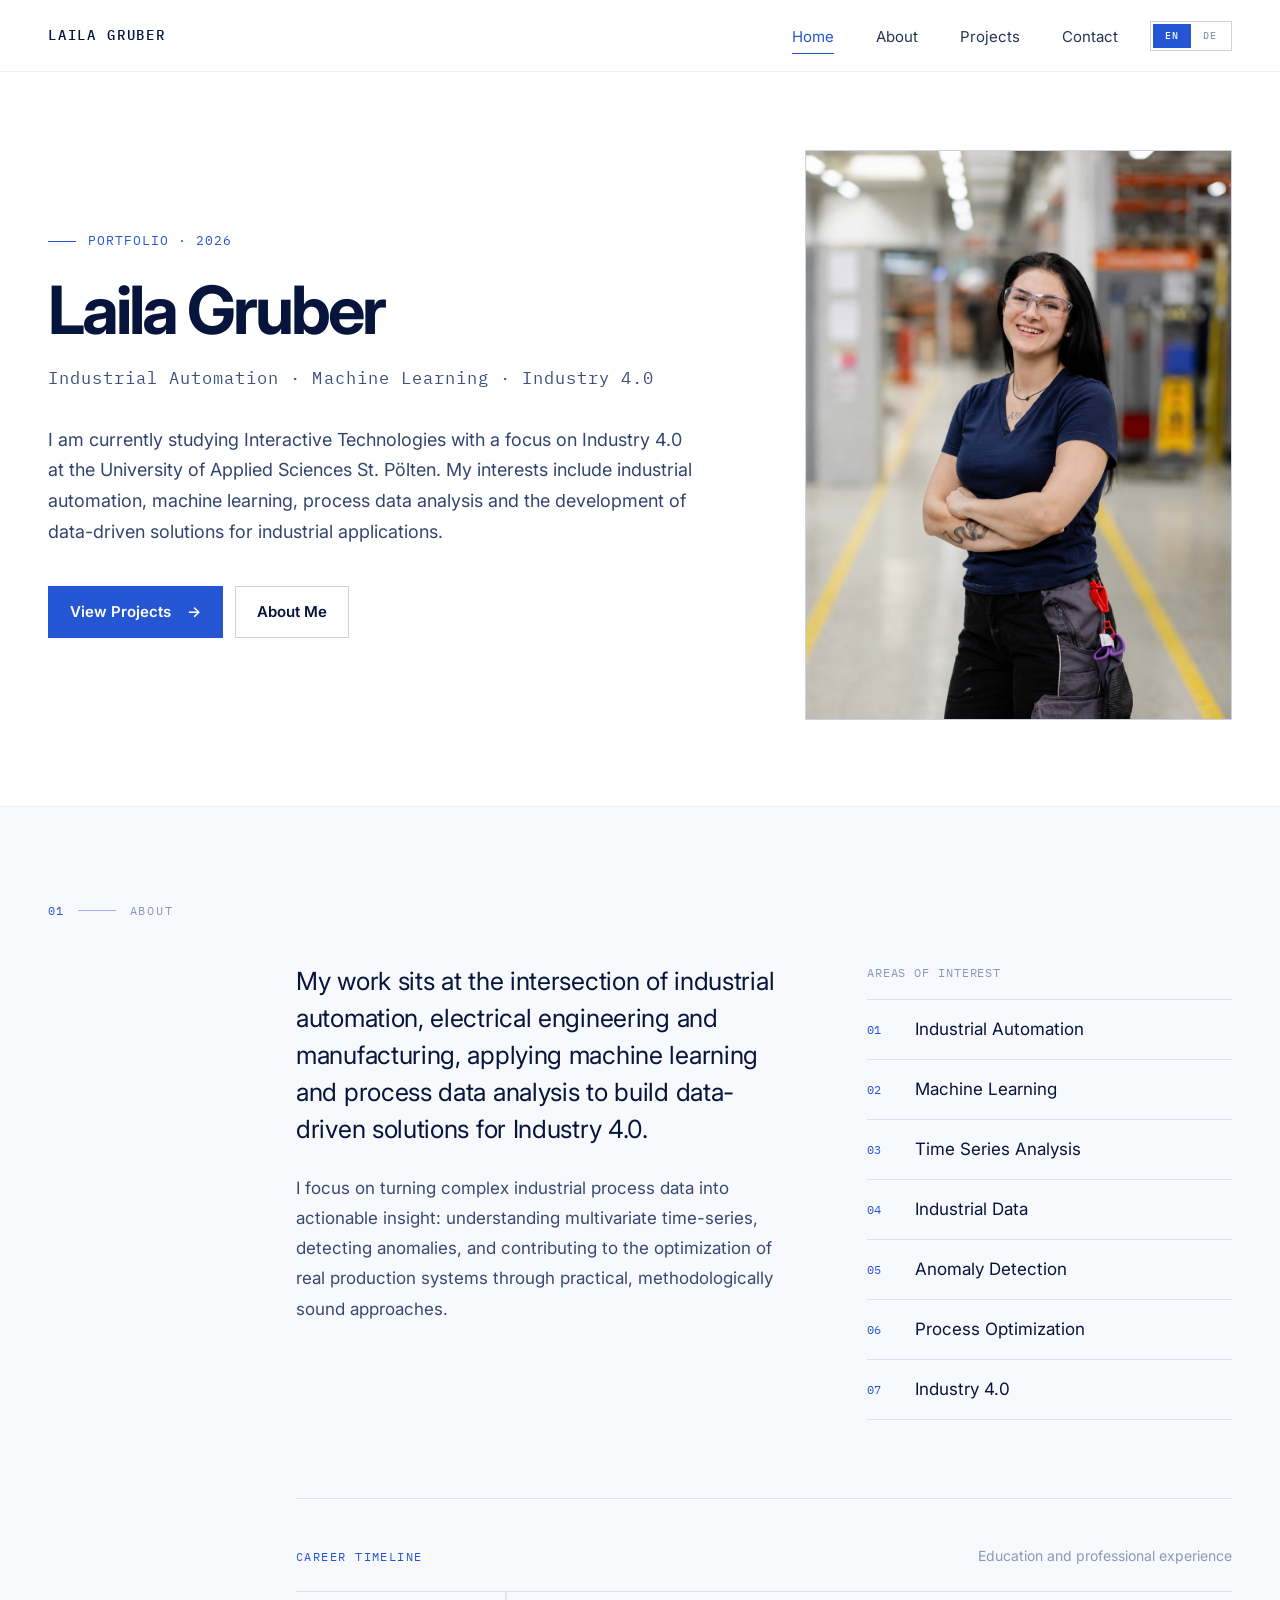
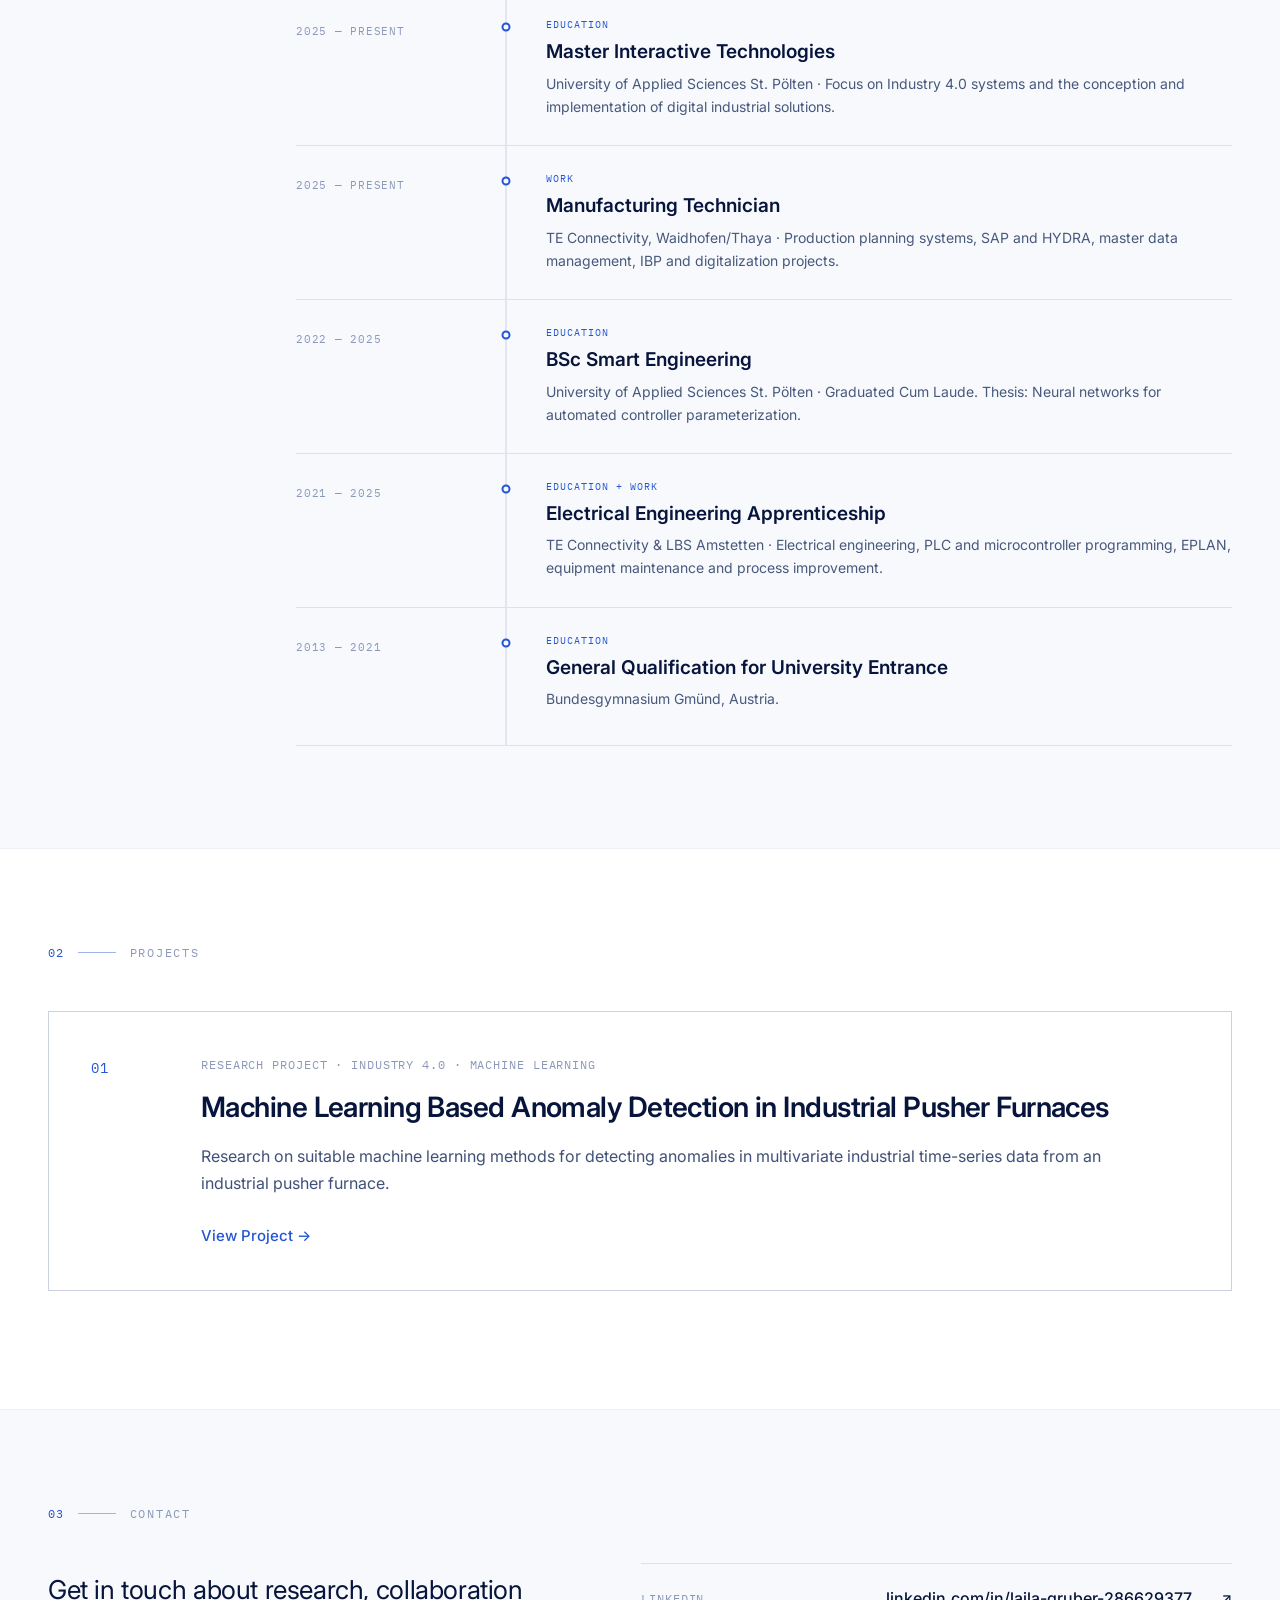
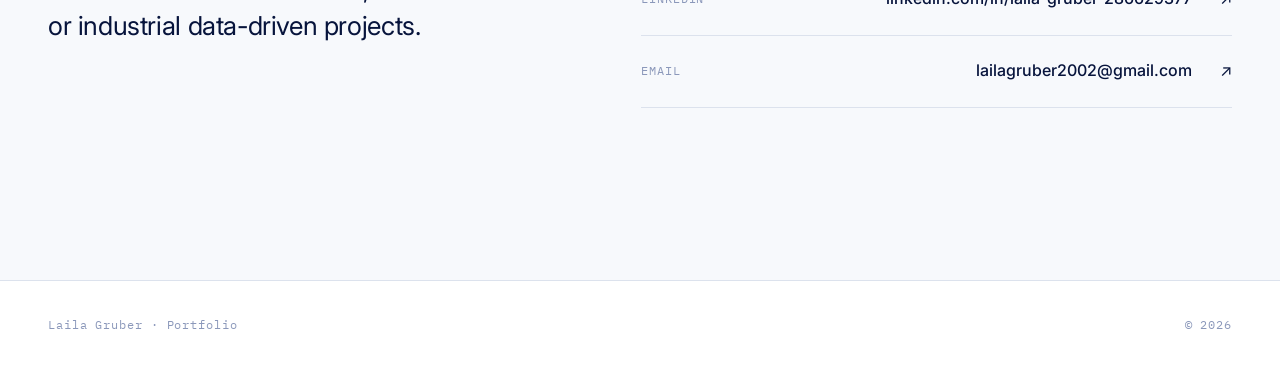
==== commit 1ec4903e: "englisch fixed" ====
--- a/index.html
+++ b/index.html
@@ -1,26 +1,26 @@
 <!DOCTYPE html>
 
-<html lang="de">
+<html lang="en">
 <head>
 <meta charset="utf-8"/>
 <meta content="width=device-width, initial-scale=1" name="viewport"/>
 <meta content="no-cache, no-store, must-revalidate" http-equiv="Cache-Control"/>
 <meta content="no-cache" http-equiv="Pragma"/>
 <meta content="0" http-equiv="Expires"/>
-<meta content="Portfolio von Laila Gruber mit Fokus auf Industrieautomation, Machine Learning und Industrie 4.0." name="description"/>
+<meta content="Laila Gruber portfolio focused on industrial automation, machine learning and Industry 4.0." name="description"/>
 <title>Laila Gruber · Portfolio</title>
-<link href="styles.css" rel="stylesheet"/>
+<link href="styles.css?v=4" rel="stylesheet"/>
 </head>
 <body data-page="home">
 <header class="site-header">
 <div class="shell header-inner">
 <a class="brand" href="#home">LAILA GRUBER</a>
 <div class="header-tools"><nav aria-label="Primary navigation" class="nav">
-<a class="active" data-i18n="nav.home" href="#home">Start</a>
-<a data-i18n="nav.about" href="#about">Über mich</a>
-<a data-i18n="nav.projects" href="#projects">Projekte</a>
-<a data-i18n="nav.contact" href="#contact">Kontakt</a>
-</nav><div aria-label="Language selection" class="language-switch" role="group"><button aria-pressed="true" class="lang-btn active" data-lang="de" type="button">DE</button><span aria-hidden="true" class="lang-separator">/</span><button aria-pressed="false" class="lang-btn" data-lang="en" type="button">EN</button></div></div>
+<a class="active" data-i18n="nav.home" href="#home">Home</a>
+<a data-i18n="nav.about" href="#about">About</a>
+<a data-i18n="nav.projects" href="#projects">Projects</a>
+<a data-i18n="nav.contact" href="#contact">Contact</a>
+</nav><div aria-label="Language selection" class="language-switch" role="group"><button aria-pressed="true" class="lang-btn active" data-lang="en" type="button">EN</button><button aria-pressed="false" class="lang-btn" data-lang="de" type="button">DE</button></div></div>
 </div>
 </header>
 <main>
@@ -29,11 +29,11 @@
 <div class="hero-copy">
 <div class="micro-title"><span class="micro-line"></span>PORTFOLIO · 2026</div>
 <h1>Laila Gruber</h1>
-<p class="hero-kicker mono" data-i18n="home.hero.kicker">Industrieautomation · Machine Learning · Industrie 4.0</p>
-<p class="hero-text" data-i18n="home.hero.text">Ich studiere derzeit Interactive Technologies mit Schwerpunkt Industrie 4.0 an der FH St. Pölten. Besonders interessieren mich industrielle Automatisierung, Machine Learning, die Analyse von Prozessdaten und die Entwicklung datenbasierter Lösungen für reale Anwendungen in der Industrie.</p>
+<p class="hero-kicker mono" data-i18n="home.hero.kicker">Industrial Automation · Machine Learning · Industry 4.0</p>
+<p class="hero-text" data-i18n="home.hero.text">I am currently studying Interactive Technologies with a focus on Industry 4.0 at the University of Applied Sciences St. Pölten. My interests include industrial automation, machine learning, process data analysis and the development of data-driven solutions for industrial applications.</p>
 <div class="hero-actions">
-<a class="btn btn-primary" href="#projects"><span data-i18n="home.hero.projects">Projekte ansehen</span><span>→</span></a>
-<a class="btn btn-secondary" data-i18n="home.hero.about" href="#about">Über mich</a>
+<a class="btn btn-primary" href="#projects"><span data-i18n="home.hero.projects">View Projects</span><span>→</span></a>
+<a class="btn btn-secondary" data-i18n="home.hero.about" href="#about">About Me</a>
 </div>
 </div>
 <figure class="portrait-figure">
@@ -45,72 +45,72 @@
 </section>
 <section class="section-soft" id="about">
 <div class="shell section-pad about-grid">
-<div class="section-label"><span>01</span><i></i><b data-i18n="home.about.label">ÜBER MICH</b></div>
+<div class="section-label"><span>01</span><i></i><b data-i18n="home.about.label">ABOUT</b></div>
 <div class="about-copy">
-<p class="about-lead" data-i18n="home.about.lead">Meine Arbeit bewegt sich an der Schnittstelle von Industrieautomation, Elektrotechnik und Produktion. Dabei verbinde ich Machine Learning und Prozessdatenanalyse mit konkreten Fragestellungen aus der Industrie 4.0.</p>
-<p data-i18n="home.about.text">Mich interessiert vor allem, wie sich aus komplexen Prozessdaten tatsächlich nutzbare Erkenntnisse gewinnen lassen: Zeitreihen verstehen, Auffälligkeiten erkennen und Produktionsprozesse mit nachvollziehbaren, praxisnahen Methoden verbessern.</p>
+<p class="about-lead" data-i18n="home.about.lead">My work sits at the intersection of industrial automation, electrical engineering and manufacturing, applying machine learning and process data analysis to build data-driven solutions for Industry 4.0.</p>
+<p data-i18n="home.about.text">I focus on turning complex industrial process data into actionable insight: understanding multivariate time-series, detecting anomalies, and contributing to the optimization of real production systems through practical, methodologically sound approaches.</p>
 </div>
 <div class="interest-panel">
-<h3 class="mono" data-i18n="home.interests.title">INTERESSENSGEBIETE</h3>
+<h3 class="mono" data-i18n="home.interests.title">AREAS OF INTEREST</h3>
 <ol class="indexed-list">
-<li><span>01</span><div data-i18n="home.interests.1">Industrieautomation</div></li>
+<li><span>01</span><div data-i18n="home.interests.1">Industrial Automation</div></li>
 <li><span>02</span><div data-i18n="home.interests.2">Machine Learning</div></li>
-<li><span>03</span><div data-i18n="home.interests.3">Zeitreihenanalyse</div></li>
-<li><span>04</span><div data-i18n="home.interests.4">Industrielle Prozessdaten</div></li>
-<li><span>05</span><div data-i18n="home.interests.5">Anomalieerkennung</div></li>
-<li><span>06</span><div data-i18n="home.interests.6">Prozessoptimierung</div></li>
-<li><span>07</span><div data-i18n="home.interests.7">Industrie 4.0</div></li>
+<li><span>03</span><div data-i18n="home.interests.3">Time Series Analysis</div></li>
+<li><span>04</span><div data-i18n="home.interests.4">Industrial Data</div></li>
+<li><span>05</span><div data-i18n="home.interests.5">Anomaly Detection</div></li>
+<li><span>06</span><div data-i18n="home.interests.6">Process Optimization</div></li>
+<li><span>07</span><div data-i18n="home.interests.7">Industry 4.0</div></li>
 </ol>
 </div>
 <div class="career-timeline">
 <div class="timeline-heading">
-<div class="timeline-kicker mono" data-i18n="home.timeline.title">WERDEGANG</div>
-<p data-i18n="home.timeline.subtitle">Ausbildung und Berufserfahrung</p>
+<div class="timeline-kicker mono" data-i18n="home.timeline.title">CAREER TIMELINE</div>
+<p data-i18n="home.timeline.subtitle">Education and professional experience</p>
 </div>
 <div class="timeline-list">
 <article class="timeline-item">
-<div class="timeline-date mono" data-i18n="home.timeline.1.date">2025 — HEUTE</div>
+<div class="timeline-date mono" data-i18n="home.timeline.1.date">2025 — PRESENT</div>
 <div class="timeline-track"><span></span></div>
 <div class="timeline-content">
-<div class="timeline-type mono" data-i18n="home.timeline.1.type">AUSBILDUNG</div>
+<div class="timeline-type mono" data-i18n="home.timeline.1.type">EDUCATION</div>
 <h3 data-i18n="home.timeline.1.title">Master Interactive Technologies</h3>
-<p data-i18n="home.timeline.1.desc">FH St. Pölten · Schwerpunkt Industrie 4.0 mit Fokus auf vernetzte Produktionssysteme sowie die Konzeption und Umsetzung digitaler Lösungen für industrielle Anwendungen.</p>
+<p data-i18n="home.timeline.1.desc">University of Applied Sciences St. Pölten · Focus on Industry 4.0 systems and the conception and implementation of digital industrial solutions.</p>
 </div>
 </article>
 <article class="timeline-item">
-<div class="timeline-date mono" data-i18n="home.timeline.2.date">2025 — HEUTE</div>
+<div class="timeline-date mono" data-i18n="home.timeline.2.date">2025 — PRESENT</div>
 <div class="timeline-track"><span></span></div>
 <div class="timeline-content">
-<div class="timeline-type mono" data-i18n="home.timeline.2.type">BERUF</div>
+<div class="timeline-type mono" data-i18n="home.timeline.2.type">WORK</div>
 <h3 data-i18n="home.timeline.2.title">Manufacturing Technician</h3>
-<p data-i18n="home.timeline.2.desc">TE Connectivity, Waidhofen/Thaya · Betreuung von Produktionsplanungssystemen, SAP und HYDRA, Stammdatenmanagement, IBP sowie Mitarbeit an Digitalisierungsprojekten.</p>
+<p data-i18n="home.timeline.2.desc">TE Connectivity, Waidhofen/Thaya · Production planning systems, SAP and HYDRA, master data management, IBP and digitalization projects.</p>
 </div>
 </article>
 <article class="timeline-item">
 <div class="timeline-date mono" data-i18n="home.timeline.3.date">2022 — 2025</div>
 <div class="timeline-track"><span></span></div>
 <div class="timeline-content">
-<div class="timeline-type mono" data-i18n="home.timeline.3.type">AUSBILDUNG</div>
+<div class="timeline-type mono" data-i18n="home.timeline.3.type">EDUCATION</div>
 <h3 data-i18n="home.timeline.3.title">BSc Smart Engineering</h3>
-<p data-i18n="home.timeline.3.desc">FH St. Pölten · Abschluss mit Auszeichnung. Bachelorarbeit zur automatisierten Reglerparametrierung mit neuronalen Netzen.</p>
+<p data-i18n="home.timeline.3.desc">University of Applied Sciences St. Pölten · Graduated Cum Laude. Thesis: Neural networks for automated controller parameterization.</p>
 </div>
 </article>
 <article class="timeline-item">
 <div class="timeline-date mono" data-i18n="home.timeline.4.date">2021 — 2025</div>
 <div class="timeline-track"><span></span></div>
 <div class="timeline-content">
-<div class="timeline-type mono" data-i18n="home.timeline.4.type">AUSBILDUNG + BERUF</div>
-<h3 data-i18n="home.timeline.4.title">Lehre Elektrotechnik</h3>
-<p data-i18n="home.timeline.4.desc">TE Connectivity &amp; LBS Amstetten · Elektrotechnik, SPS- und Mikrocontrollerprogrammierung, EPLAN, Anlagenwartung und Mitarbeit an Prozessverbesserungen.</p>
+<div class="timeline-type mono" data-i18n="home.timeline.4.type">EDUCATION + WORK</div>
+<h3 data-i18n="home.timeline.4.title">Electrical Engineering Apprenticeship</h3>
+<p data-i18n="home.timeline.4.desc">TE Connectivity &amp; LBS Amstetten · Electrical engineering, PLC and microcontroller programming, EPLAN, equipment maintenance and process improvement.</p>
 </div>
 </article>
 <article class="timeline-item">
 <div class="timeline-date mono" data-i18n="home.timeline.5.date">2013 — 2021</div>
 <div class="timeline-track"><span></span></div>
 <div class="timeline-content">
-<div class="timeline-type mono" data-i18n="home.timeline.5.type">AUSBILDUNG</div>
-<h3 data-i18n="home.timeline.5.title">Matura</h3>
-<p data-i18n="home.timeline.5.desc">Bundesgymnasium Gmünd, Österreich.</p>
+<div class="timeline-type mono" data-i18n="home.timeline.5.type">EDUCATION</div>
+<h3 data-i18n="home.timeline.5.title">General Qualification for University Entrance</h3>
+<p data-i18n="home.timeline.5.desc">Bundesgymnasium Gmünd, Austria.</p>
 </div>
 </article>
 </div>
@@ -119,14 +119,14 @@
 </section>
 <section class="section-white" id="projects">
 <div class="shell section-pad projects-wrap">
-<div class="section-label"><span>02</span><i></i><b data-i18n="home.projects.label">PROJEKTE</b></div>
+<div class="section-label"><span>02</span><i></i><b data-i18n="home.projects.label">PROJECTS</b></div>
 <article class="project-card">
 <div class="project-number mono">01</div>
 <div class="project-content">
-<div class="project-tags mono" data-i18n="home.project.tags">FORSCHUNGSPROJEKT · INDUSTRIE 4.0 · MACHINE LEARNING</div>
-<h2 data-i18n="home.project.title">Machine-Learning-basierte Anomalieerkennung in industriellen Stoßöfen</h2>
-<p data-i18n="home.project.desc">Untersuchung geeigneter Machine-Learning-Methoden zur Erkennung von Anomalien in multivariaten Zeitreihendaten eines industriellen Stoßofens.</p>
-<a class="text-link" href="project-01.html"><span class="link-label" data-i18n="home.project.link">Projekt ansehen</span><span class="link-arrow">→</span></a>
+<div class="project-tags mono" data-i18n="home.project.tags">RESEARCH PROJECT · INDUSTRY 4.0 · MACHINE LEARNING</div>
+<h2 data-i18n="home.project.title">Machine Learning Based Anomaly Detection in Industrial Pusher Furnaces</h2>
+<p data-i18n="home.project.desc">Research on suitable machine learning methods for detecting anomalies in multivariate industrial time-series data from an industrial pusher furnace.</p>
+<a class="text-link" href="project-01.html"><span class="link-label" data-i18n="home.project.link">View Project</span><span class="link-arrow">→</span></a>
 </div>
 </article>
 </div>
@@ -134,8 +134,8 @@
 <section class="section-soft" id="contact">
 <div class="shell section-pad contact-grid">
 <div>
-<div class="section-label"><span>03</span><i></i><b data-i18n="home.contact.label">KONTAKT</b></div>
-<p class="contact-lead" data-i18n="home.contact.text">Für Austausch zu Forschung, Zusammenarbeit oder datenbasierten Industrieprojekten freue ich mich über eine Nachricht.</p>
+<div class="section-label"><span>03</span><i></i><b data-i18n="home.contact.label">CONTACT</b></div>
+<p class="contact-lead" data-i18n="home.contact.text">Get in touch about research, collaboration or industrial data-driven projects.</p>
 </div>
 <div class="contact-links">
 <a href="https://www.linkedin.com/in/laila-gruber-286629377/" rel="noreferrer" target="_blank"><span class="mono">LINKEDIN</span><strong>linkedin.com/in/laila-gruber-286629377</strong><em>↗</em></a>
@@ -147,6 +147,6 @@
 <footer class="footer">
 <div class="shell footer-inner mono"><span>Laila Gruber · Portfolio</span><span>© <span id="year">2026</span></span></div>
 </footer>
-<script src="script.js"></script>
+<script src="script.js?v=4"></script>
 </body>
 </html>
--- a/styles.css
+++ b/styles.css
@@ -798,60 +798,73 @@
 .header-tools {
   display: flex;
   align-items: center;
-  gap: 34px;
+  gap: 32px;
 }
 
 .language-switch {
-  display: flex;
-  align-items: center;
-  gap: 6px;
-  white-space: nowrap;
-  font-family: var(--mono);
-  font-size: 11px;
+  display: inline-grid;
+  grid-template-columns: repeat(2, 38px);
+  height: 30px;
+  padding: 2px;
+  align-items: stretch;
+  border: 1px solid var(--line-strong);
+  background: #fff;
+  font-family: var(--mono);
+  font-size: 10px;
   letter-spacing: .08em;
-  color: var(--muted);
 }
 
 .lang-btn {
   appearance: none;
+  -webkit-appearance: none;
+  width: 38px;
+  height: 24px;
+  margin: 0;
+  padding: 0;
   border: 0;
+  border-radius: 0;
   background: transparent;
-  padding: 5px 2px;
-  color: var(--muted);
-  font: inherit;
-  letter-spacing: inherit;
+  color: var(--muted);
+  font-family: var(--mono);
+  font-size: 10px;
+  font-weight: 500;
+  letter-spacing: .08em;
+  line-height: 24px;
+  text-align: center;
   cursor: pointer;
-  transition: color .18s ease;
-}
-
-.lang-btn:hover,
+  transition: background-color .18s ease, color .18s ease;
+}
+
+.lang-btn:hover:not(.active) {
+  color: var(--ink);
+  background: var(--soft);
+}
+
 .lang-btn.active {
-  color: var(--blue);
-}
-
-.lang-btn.active {
-  font-weight: 500;
-}
-
-.lang-separator {
-  color: var(--line-strong);
+  color: #fff;
+  background: var(--blue);
+}
+
+.lang-btn:focus-visible {
+  outline: 2px solid #9fb3ed;
+  outline-offset: 2px;
 }
 
 @media (max-width: 820px) {
   .header-tools {
-    gap: 22px;
+    gap: 18px;
   }
 }
 
 @media (max-width: 620px) {
   .header-tools {
     display: flex;
-    align-items: flex-start;
+    align-items: center;
     justify-content: space-between;
-    gap: 18px;
+    gap: 16px;
   }
 
   .language-switch {
-    padding-top: 1px;
+    margin-top: 0;
   }
 }
